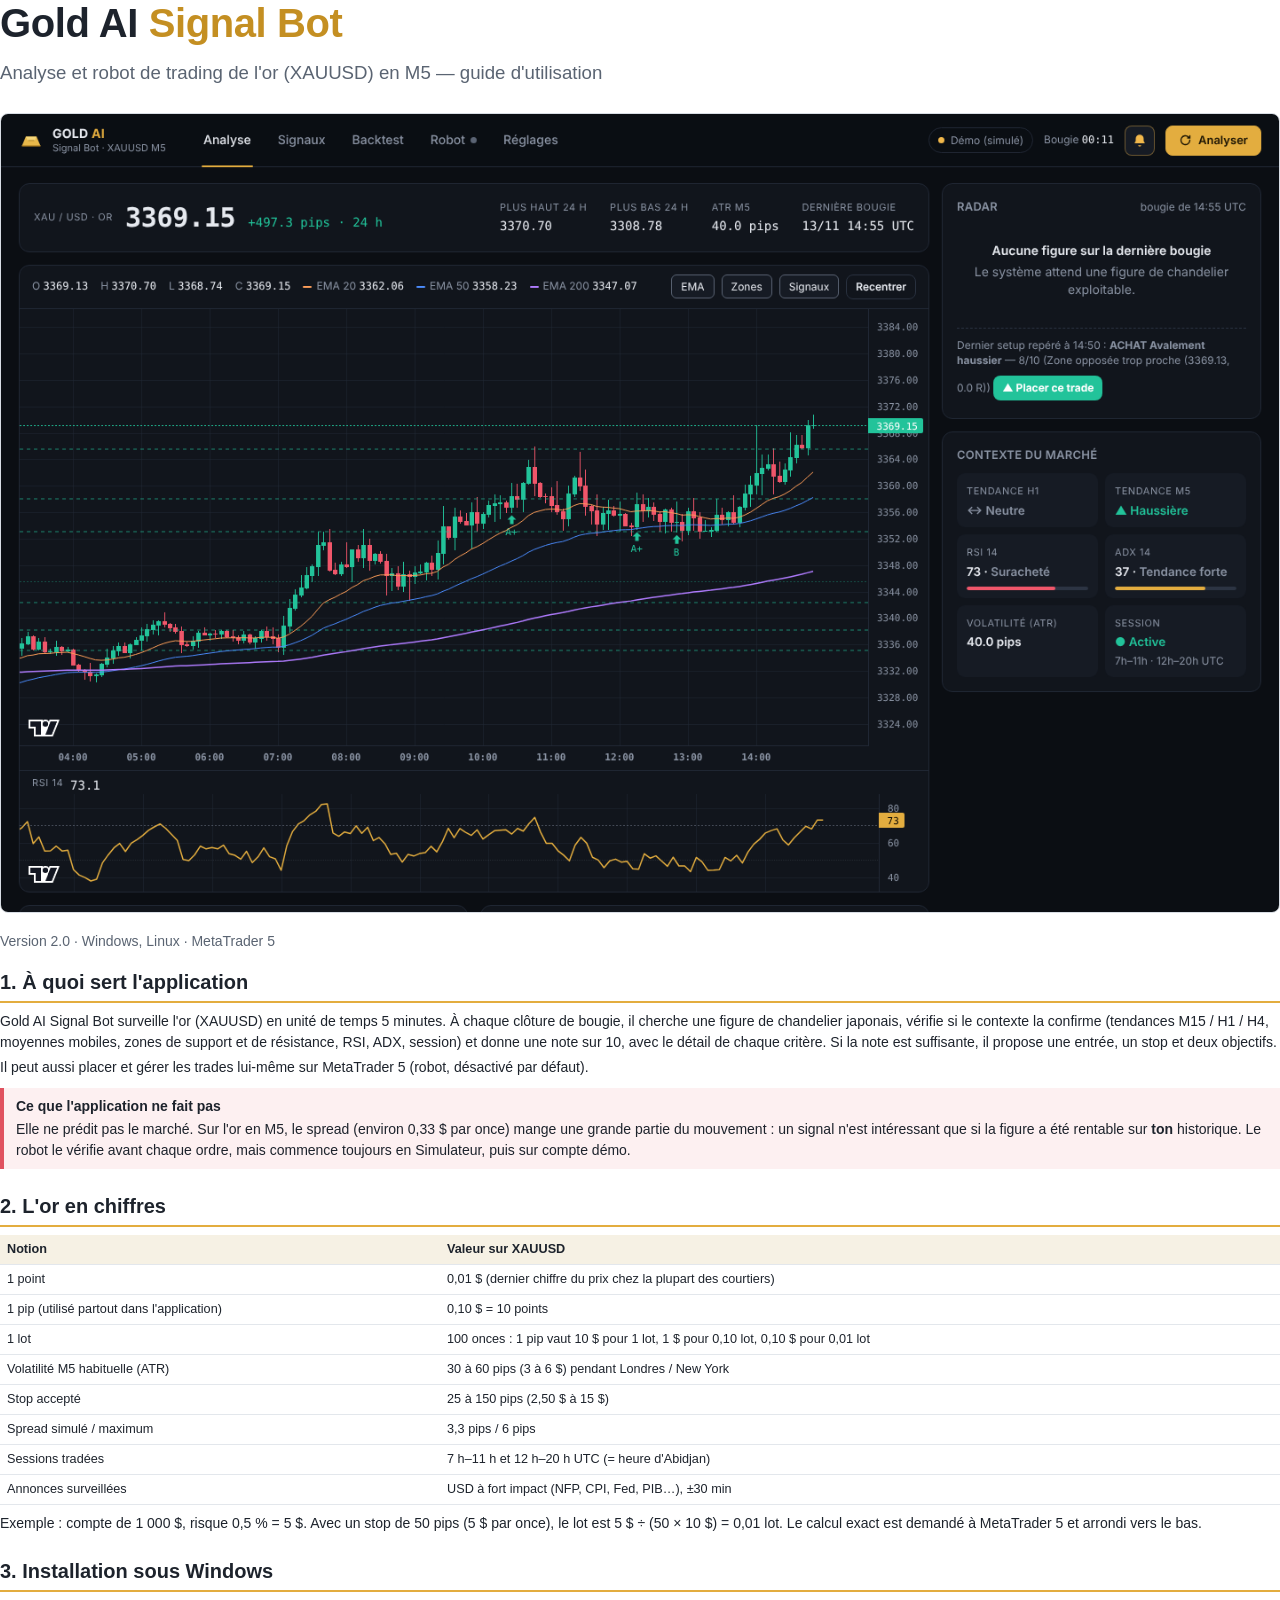
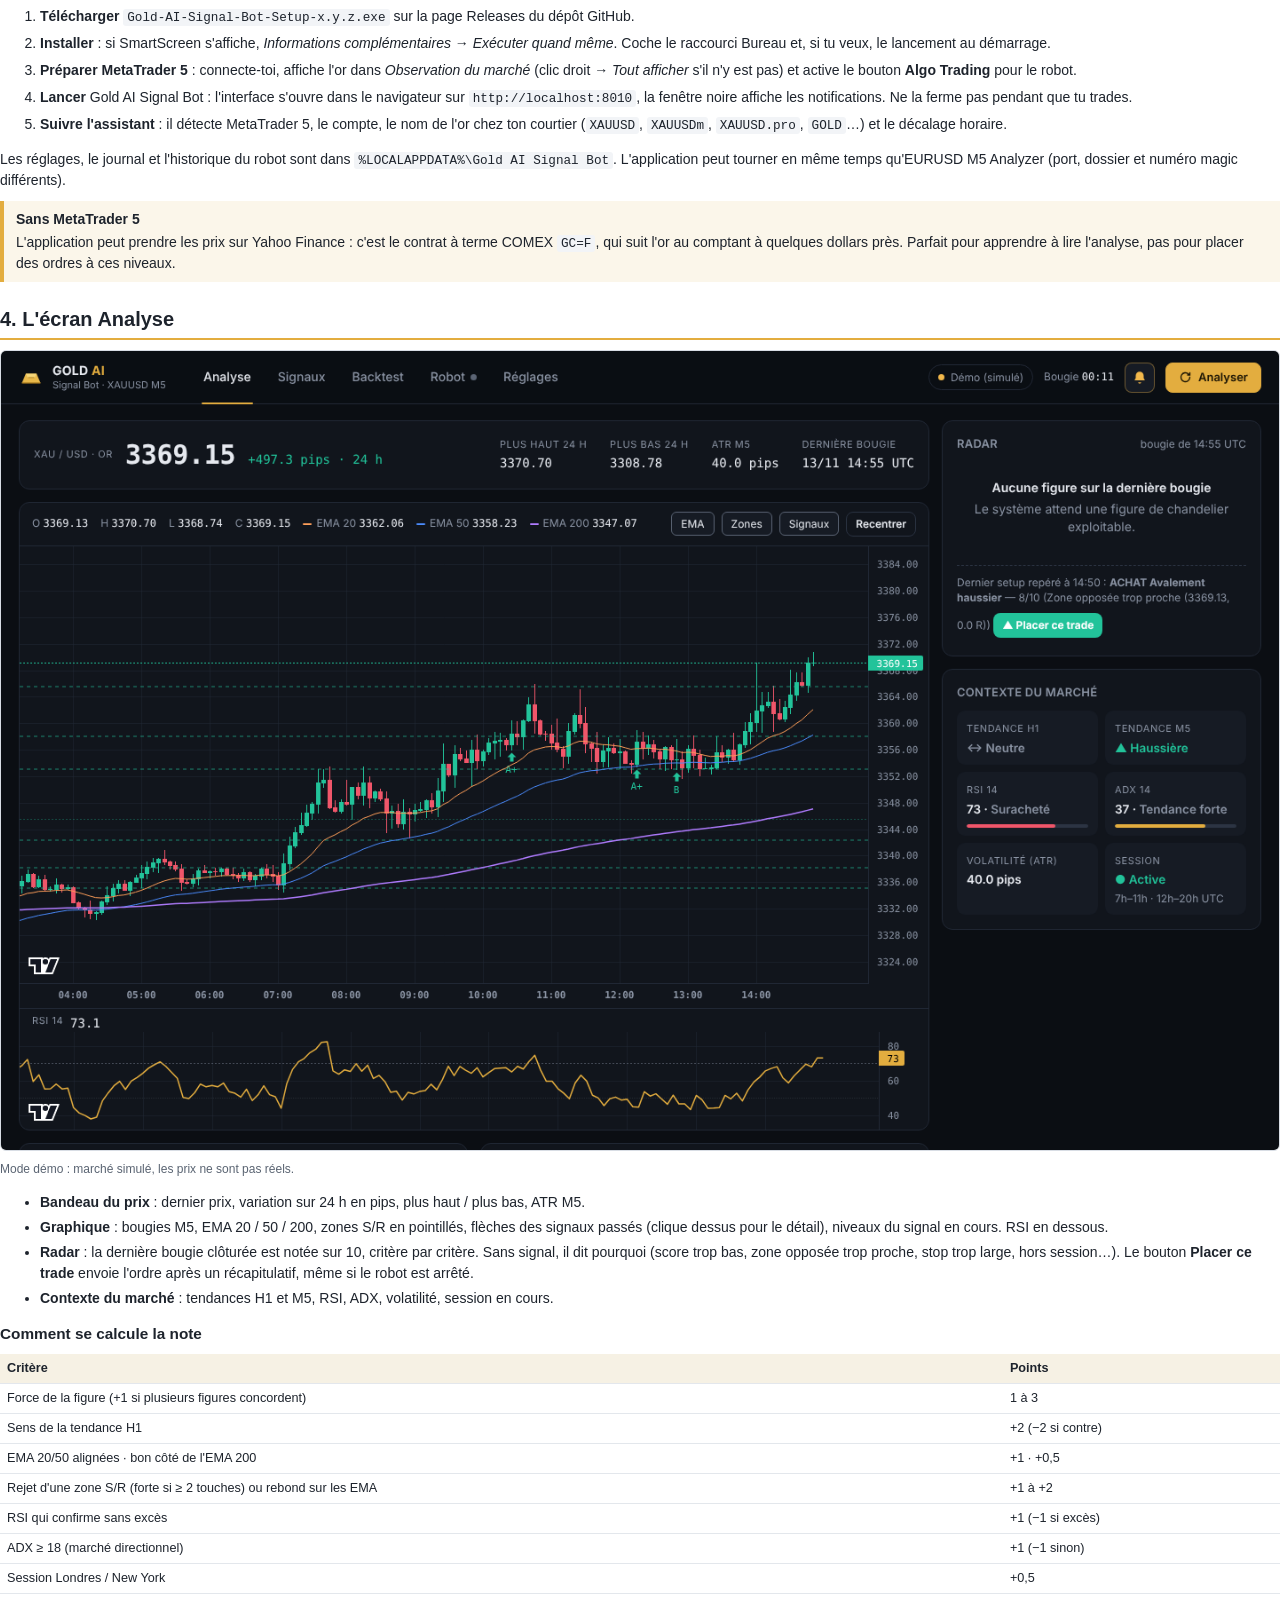
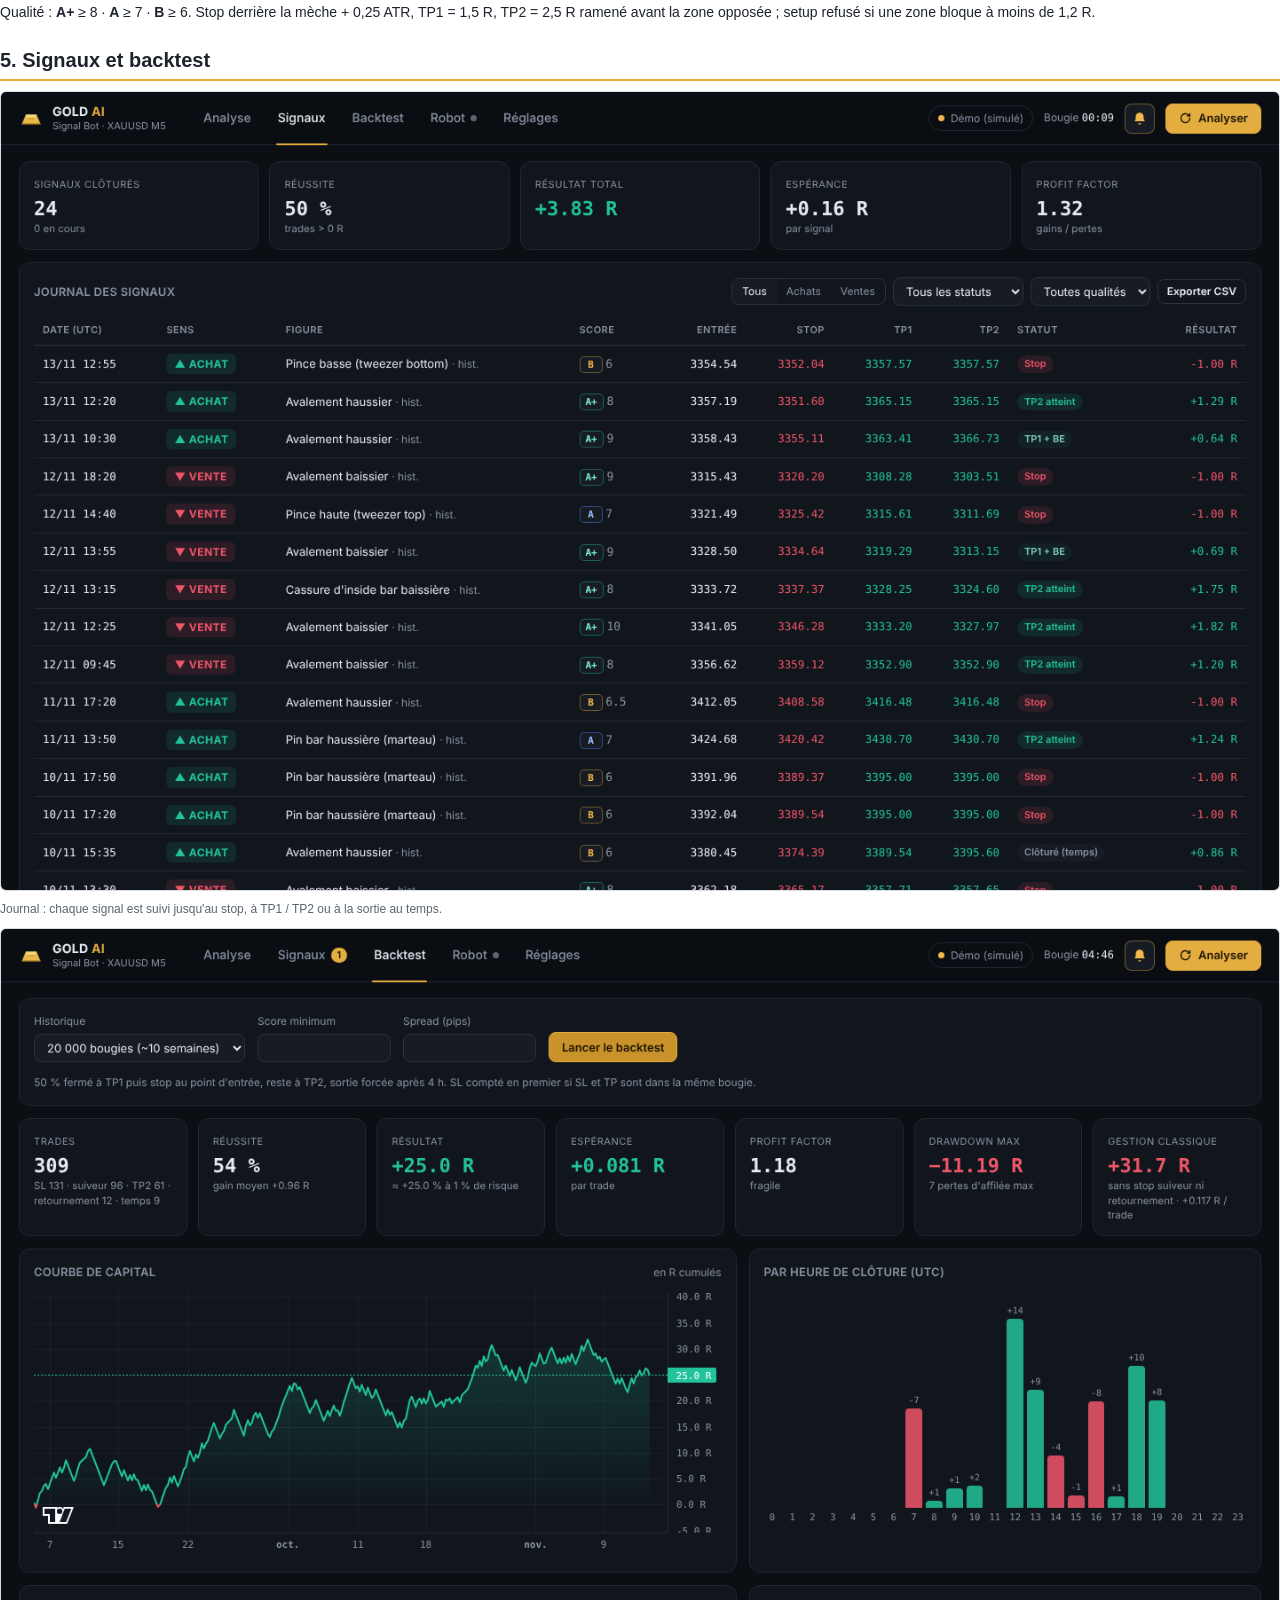
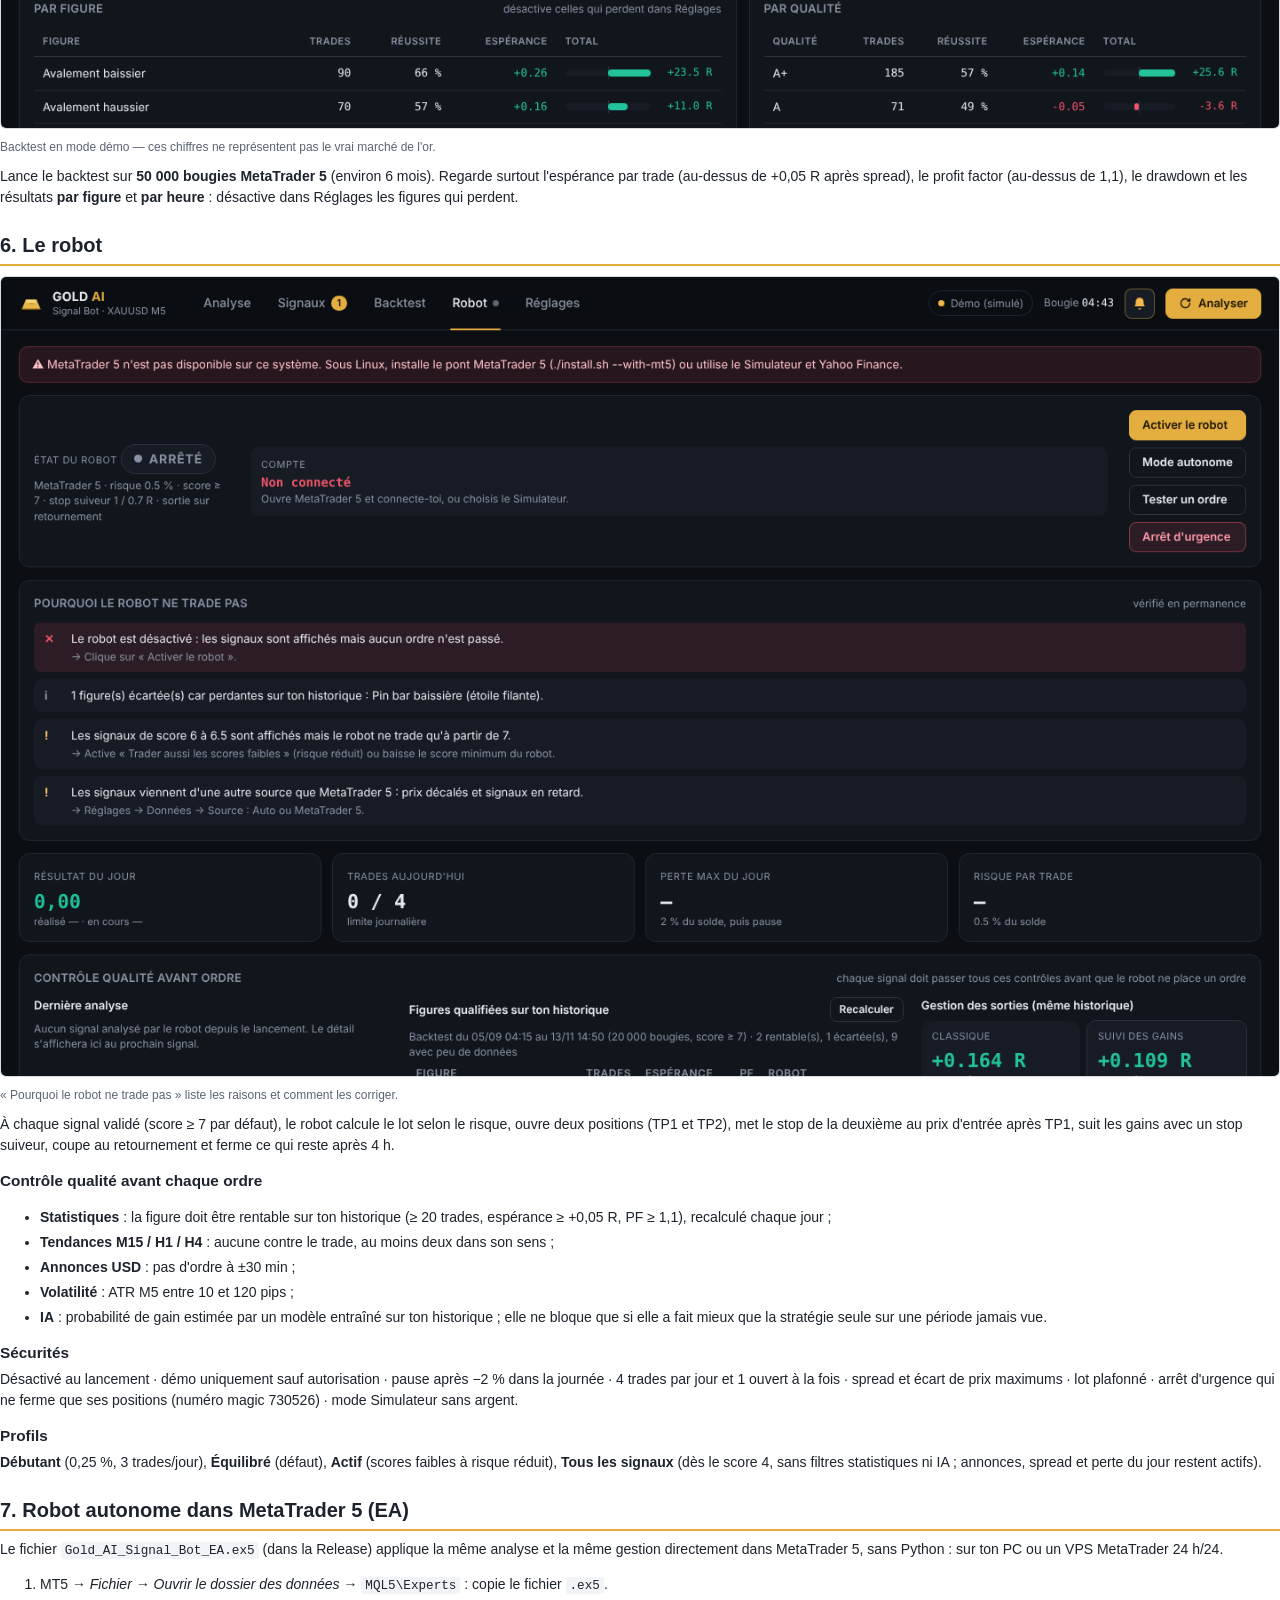
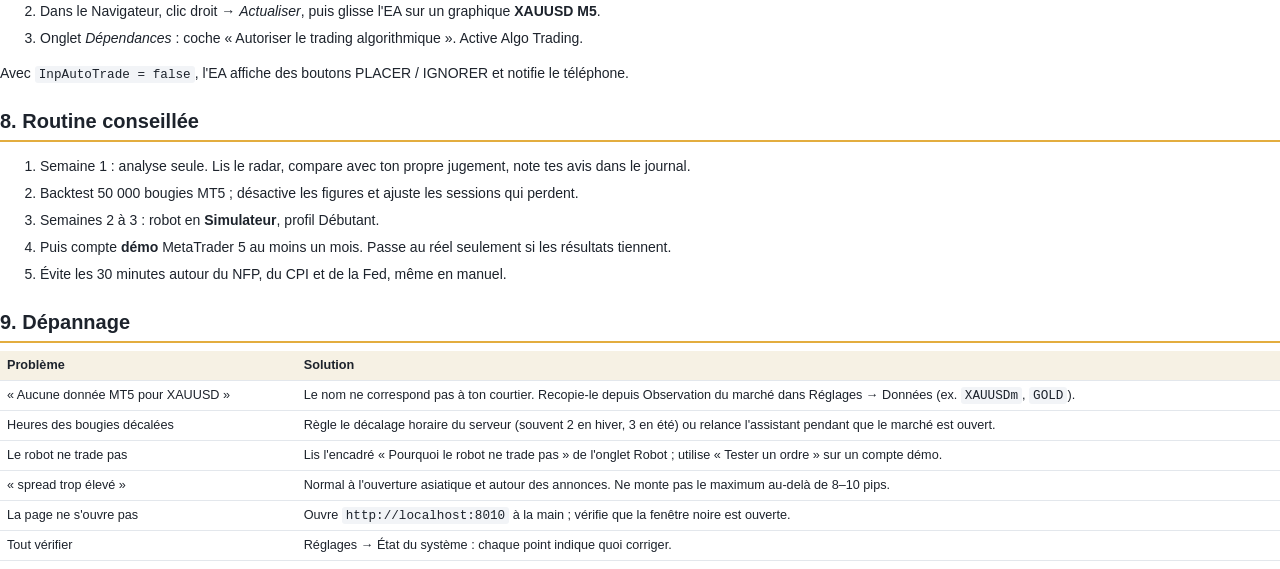
==== docs/guide/guide.html @ 589e2925 "v2.0.0 : analyse pro de l'or et application Windows Nouveau moteur repris d'EURUSD M5 Analyzer et ré" ====
<!doctype html>
<html lang="fr">
<head>
<meta charset="utf-8">
<title>Guide — Gold AI Signal Bot</title>
<style>
  @page { size: A4; margin: 16mm 15mm; }
  * { box-sizing: border-box; }
  body { font: 10.5pt/1.5 "Inter", "Segoe UI", Arial, sans-serif; color: #1d232c; margin: 0; }
  h1 { font-size: 30pt; margin: 0 0 6px; letter-spacing: -.01em; }
  h1 span { color: #c48f22; }
  h2 { font-size: 15pt; margin: 22px 0 8px; padding-bottom: 4px; border-bottom: 2px solid #e3ad3f; page-break-after: avoid; }
  h3 { font-size: 11.5pt; margin: 14px 0 4px; page-break-after: avoid; }
  p, li { margin: 4px 0; }
  .cover { height: 250mm; display: flex; flex-direction: column; justify-content: center; page-break-after: always; }
  .cover .sub { font-size: 14pt; color: #5a6472; margin-bottom: 26px; }
  .cover img { width: 100%; border-radius: 8px; border: 1px solid #d8dde4; }
  .cover .v { margin-top: 18px; color: #5a6472; }
  figure { margin: 10px 0; page-break-inside: avoid; }
  figure img { width: 100%; border-radius: 6px; border: 1px solid #d8dde4; }
  figcaption { font-size: 9pt; color: #5a6472; margin-top: 3px; }
  table { width: 100%; border-collapse: collapse; margin: 8px 0; font-size: 9.5pt; page-break-inside: avoid; }
  th, td { text-align: left; padding: 5px 7px; border-bottom: 1px solid #e3e7ec; vertical-align: top; }
  th { background: #f6f1e4; }
  code { font: 9.5pt "JetBrains Mono", Consolas, monospace; background: #f2f4f7; padding: 1px 4px; border-radius: 3px; }
  .box { border-left: 4px solid #e3ad3f; background: #fbf6ea; padding: 8px 12px; margin: 10px 0; page-break-inside: avoid; }
  .warn { border-color: #e0525f; background: #fdf0f1; }
  .t { display: block; font-weight: 700; margin-bottom: 2px; }
  ol.steps li { margin: 6px 0; }
  .page { page-break-before: always; }
</style>
</head>
<body>

<section class="cover">
  <h1>Gold AI <span>Signal Bot</span></h1>
  <div class="sub">Analyse et robot de trading de l'or (XAUUSD) en M5 — guide d'utilisation</div>
  <img src="../analyse.png" alt="">
  <div class="v">Version 2.0 · Windows, Linux · MetaTrader 5</div>
</section>

<h2>1. À quoi sert l'application</h2>
<p>Gold AI Signal Bot surveille l'or (XAUUSD) en unité de temps 5 minutes. À chaque clôture de bougie,
il cherche une figure de chandelier japonais, vérifie si le contexte la confirme (tendances M15 / H1 / H4,
moyennes mobiles, zones de support et de résistance, RSI, ADX, session) et donne une note sur 10, avec le
détail de chaque critère. Si la note est suffisante, il propose une entrée, un stop et deux objectifs.</p>
<p>Il peut aussi placer et gérer les trades lui-même sur MetaTrader 5 (robot, désactivé par défaut).</p>
<div class="box warn"><span class="t">Ce que l'application ne fait pas</span>Elle ne prédit pas le marché.
Sur l'or en M5, le spread (environ 0,33 $ par once) mange une grande partie du mouvement : un signal
n'est intéressant que si la figure a été rentable sur <b>ton</b> historique. Le robot le vérifie avant chaque
ordre, mais commence toujours en Simulateur, puis sur compte démo.</div>

<h2>2. L'or en chiffres</h2>
<table>
  <tr><th>Notion</th><th>Valeur sur XAUUSD</th></tr>
  <tr><td>1 point</td><td>0,01 $ (dernier chiffre du prix chez la plupart des courtiers)</td></tr>
  <tr><td>1 pip (utilisé partout dans l'application)</td><td>0,10 $ = 10 points</td></tr>
  <tr><td>1 lot</td><td>100 onces : 1 pip vaut 10 $ pour 1 lot, 1 $ pour 0,10 lot, 0,10 $ pour 0,01 lot</td></tr>
  <tr><td>Volatilité M5 habituelle (ATR)</td><td>30 à 60 pips (3 à 6 $) pendant Londres / New York</td></tr>
  <tr><td>Stop accepté</td><td>25 à 150 pips (2,50 $ à 15 $)</td></tr>
  <tr><td>Spread simulé / maximum</td><td>3,3 pips / 6 pips</td></tr>
  <tr><td>Sessions tradées</td><td>7 h–11 h et 12 h–20 h UTC (= heure d'Abidjan)</td></tr>
  <tr><td>Annonces surveillées</td><td>USD à fort impact (NFP, CPI, Fed, PIB…), ±30 min</td></tr>
</table>
<p>Exemple : compte de 1 000 $, risque 0,5 % = 5 $. Avec un stop de 50 pips (5 $ par once), le lot est
5 $ ÷ (50 × 10 $) = 0,01 lot. Le calcul exact est demandé à MetaTrader 5 et arrondi vers le bas.</p>

<h2>3. Installation sous Windows</h2>
<ol class="steps">
  <li><b>Télécharger</b> <code>Gold-AI-Signal-Bot-Setup-x.y.z.exe</code> sur la page Releases du dépôt GitHub.</li>
  <li><b>Installer</b> : si SmartScreen s'affiche, <i>Informations complémentaires</i> → <i>Exécuter quand même</i>.
      Coche le raccourci Bureau et, si tu veux, le lancement au démarrage.</li>
  <li><b>Préparer MetaTrader 5</b> : connecte-toi, affiche l'or dans <i>Observation du marché</i>
      (clic droit → <i>Tout afficher</i> s'il n'y est pas) et active le bouton <b>Algo Trading</b> pour le robot.</li>
  <li><b>Lancer</b> Gold AI Signal Bot : l'interface s'ouvre dans le navigateur sur <code>http://localhost:8010</code>,
      la fenêtre noire affiche les notifications. Ne la ferme pas pendant que tu trades.</li>
  <li><b>Suivre l'assistant</b> : il détecte MetaTrader 5, le compte, le nom de l'or chez ton courtier
      (<code>XAUUSD</code>, <code>XAUUSDm</code>, <code>XAUUSD.pro</code>, <code>GOLD</code>…) et le décalage horaire.</li>
</ol>
<p>Les réglages, le journal et l'historique du robot sont dans <code>%LOCALAPPDATA%\Gold AI Signal Bot</code>.
L'application peut tourner en même temps qu'EURUSD M5 Analyzer (port, dossier et numéro magic différents).</p>
<div class="box"><span class="t">Sans MetaTrader 5</span>L'application peut prendre les prix sur Yahoo Finance :
c'est le contrat à terme COMEX <code>GC=F</code>, qui suit l'or au comptant à quelques dollars près. Parfait pour
apprendre à lire l'analyse, pas pour placer des ordres à ces niveaux.</div>

<h2>4. L'écran Analyse</h2>
<figure><img src="../analyse.png" alt=""><figcaption>Mode démo : marché simulé, les prix ne sont pas réels.</figcaption></figure>
<ul>
  <li><b>Bandeau du prix</b> : dernier prix, variation sur 24 h en pips, plus haut / plus bas, ATR M5.</li>
  <li><b>Graphique</b> : bougies M5, EMA 20 / 50 / 200, zones S/R en pointillés, flèches des signaux passés
      (clique dessus pour le détail), niveaux du signal en cours. RSI en dessous.</li>
  <li><b>Radar</b> : la dernière bougie clôturée est notée sur 10, critère par critère. Sans signal, il dit pourquoi
      (score trop bas, zone opposée trop proche, stop trop large, hors session…). Le bouton
      <b>Placer ce trade</b> envoie l'ordre après un récapitulatif, même si le robot est arrêté.</li>
  <li><b>Contexte du marché</b> : tendances H1 et M5, RSI, ADX, volatilité, session en cours.</li>
</ul>

<h3>Comment se calcule la note</h3>
<table>
  <tr><th>Critère</th><th>Points</th></tr>
  <tr><td>Force de la figure (+1 si plusieurs figures concordent)</td><td>1 à 3</td></tr>
  <tr><td>Sens de la tendance H1</td><td>+2 (−2 si contre)</td></tr>
  <tr><td>EMA 20/50 alignées · bon côté de l'EMA 200</td><td>+1 · +0,5</td></tr>
  <tr><td>Rejet d'une zone S/R (forte si ≥ 2 touches) ou rebond sur les EMA</td><td>+1 à +2</td></tr>
  <tr><td>RSI qui confirme sans excès</td><td>+1 (−1 si excès)</td></tr>
  <tr><td>ADX ≥ 18 (marché directionnel)</td><td>+1 (−1 sinon)</td></tr>
  <tr><td>Session Londres / New York</td><td>+0,5</td></tr>
</table>
<p>Qualité : <b>A+</b> ≥ 8 · <b>A</b> ≥ 7 · <b>B</b> ≥ 6. Stop derrière la mèche + 0,25 ATR, TP1 = 1,5 R,
TP2 = 2,5 R ramené avant la zone opposée ; setup refusé si une zone bloque à moins de 1,2 R.</p>

<h2 class="page">5. Signaux et backtest</h2>
<figure><img src="../signaux.png" alt=""><figcaption>Journal : chaque signal est suivi jusqu'au stop, à TP1 / TP2 ou à la sortie au temps.</figcaption></figure>
<figure><img src="../backtest.png" alt=""><figcaption>Backtest en mode démo — ces chiffres ne représentent pas le vrai marché de l'or.</figcaption></figure>
<p>Lance le backtest sur <b>50 000 bougies MetaTrader 5</b> (environ 6 mois). Regarde surtout l'espérance par trade
(au-dessus de +0,05 R après spread), le profit factor (au-dessus de 1,1), le drawdown et les résultats
<b>par figure</b> et <b>par heure</b> : désactive dans Réglages les figures qui perdent.</p>

<h2 class="page">6. Le robot</h2>
<figure><img src="../robot.png" alt=""><figcaption>« Pourquoi le robot ne trade pas » liste les raisons et comment les corriger.</figcaption></figure>
<p>À chaque signal validé (score ≥ 7 par défaut), le robot calcule le lot selon le risque, ouvre deux positions
(TP1 et TP2), met le stop de la deuxième au prix d'entrée après TP1, suit les gains avec un stop suiveur,
coupe au retournement et ferme ce qui reste après 4 h.</p>
<h3>Contrôle qualité avant chaque ordre</h3>
<ul>
  <li><b>Statistiques</b> : la figure doit être rentable sur ton historique (≥ 20 trades, espérance ≥ +0,05 R, PF ≥ 1,1), recalculé chaque jour ;</li>
  <li><b>Tendances M15 / H1 / H4</b> : aucune contre le trade, au moins deux dans son sens ;</li>
  <li><b>Annonces USD</b> : pas d'ordre à ±30 min ;</li>
  <li><b>Volatilité</b> : ATR M5 entre 10 et 120 pips ;</li>
  <li><b>IA</b> : probabilité de gain estimée par un modèle entraîné sur ton historique ; elle ne bloque que si elle a fait mieux que la stratégie seule sur une période jamais vue.</li>
</ul>
<h3>Sécurités</h3>
<p>Désactivé au lancement · démo uniquement sauf autorisation · pause après −2 % dans la journée · 4 trades par jour
et 1 ouvert à la fois · spread et écart de prix maximums · lot plafonné · arrêt d'urgence qui ne ferme que ses
positions (numéro magic 730526) · mode Simulateur sans argent.</p>
<h3>Profils</h3>
<p><b>Débutant</b> (0,25 %, 3 trades/jour), <b>Équilibré</b> (défaut), <b>Actif</b> (scores faibles à risque réduit),
<b>Tous les signaux</b> (dès le score 4, sans filtres statistiques ni IA ; annonces, spread et perte du jour restent actifs).</p>

<h2>7. Robot autonome dans MetaTrader 5 (EA)</h2>
<p>Le fichier <code>Gold_AI_Signal_Bot_EA.ex5</code> (dans la Release) applique la même analyse et la même gestion
directement dans MetaTrader 5, sans Python : sur ton PC ou un VPS MetaTrader 24 h/24.</p>
<ol class="steps">
  <li>MT5 → <i>Fichier → Ouvrir le dossier des données</i> → <code>MQL5\Experts</code> : copie le fichier <code>.ex5</code>.</li>
  <li>Dans le Navigateur, clic droit → <i>Actualiser</i>, puis glisse l'EA sur un graphique <b>XAUUSD M5</b>.</li>
  <li>Onglet <i>Dépendances</i> : coche « Autoriser le trading algorithmique ». Active Algo Trading.</li>
</ol>
<p>Avec <code>InpAutoTrade = false</code>, l'EA affiche des boutons PLACER / IGNORER et notifie le téléphone.</p>

<h2>8. Routine conseillée</h2>
<ol class="steps">
  <li>Semaine 1 : analyse seule. Lis le radar, compare avec ton propre jugement, note tes avis dans le journal.</li>
  <li>Backtest 50 000 bougies MT5 ; désactive les figures et ajuste les sessions qui perdent.</li>
  <li>Semaines 2 à 3 : robot en <b>Simulateur</b>, profil Débutant.</li>
  <li>Puis compte <b>démo</b> MetaTrader 5 au moins un mois. Passe au réel seulement si les résultats tiennent.</li>
  <li>Évite les 30 minutes autour du NFP, du CPI et de la Fed, même en manuel.</li>
</ol>

<h2>9. Dépannage</h2>
<table>
  <tr><th>Problème</th><th>Solution</th></tr>
  <tr><td>« Aucune donnée MT5 pour XAUUSD »</td><td>Le nom ne correspond pas à ton courtier. Recopie-le depuis Observation du marché dans Réglages → Données (ex. <code>XAUUSDm</code>, <code>GOLD</code>).</td></tr>
  <tr><td>Heures des bougies décalées</td><td>Règle le décalage horaire du serveur (souvent 2 en hiver, 3 en été) ou relance l'assistant pendant que le marché est ouvert.</td></tr>
  <tr><td>Le robot ne trade pas</td><td>Lis l'encadré « Pourquoi le robot ne trade pas » de l'onglet Robot ; utilise « Tester un ordre » sur un compte démo.</td></tr>
  <tr><td>« spread trop élevé »</td><td>Normal à l'ouverture asiatique et autour des annonces. Ne monte pas le maximum au-delà de 8–10 pips.</td></tr>
  <tr><td>La page ne s'ouvre pas</td><td>Ouvre <code>http://localhost:8010</code> à la main ; vérifie que la fenêtre noire est ouverte.</td></tr>
  <tr><td>Tout vérifier</td><td>Réglages → État du système : chaque point indique quoi corriger.</td></tr>
</table>
</body>
</html>
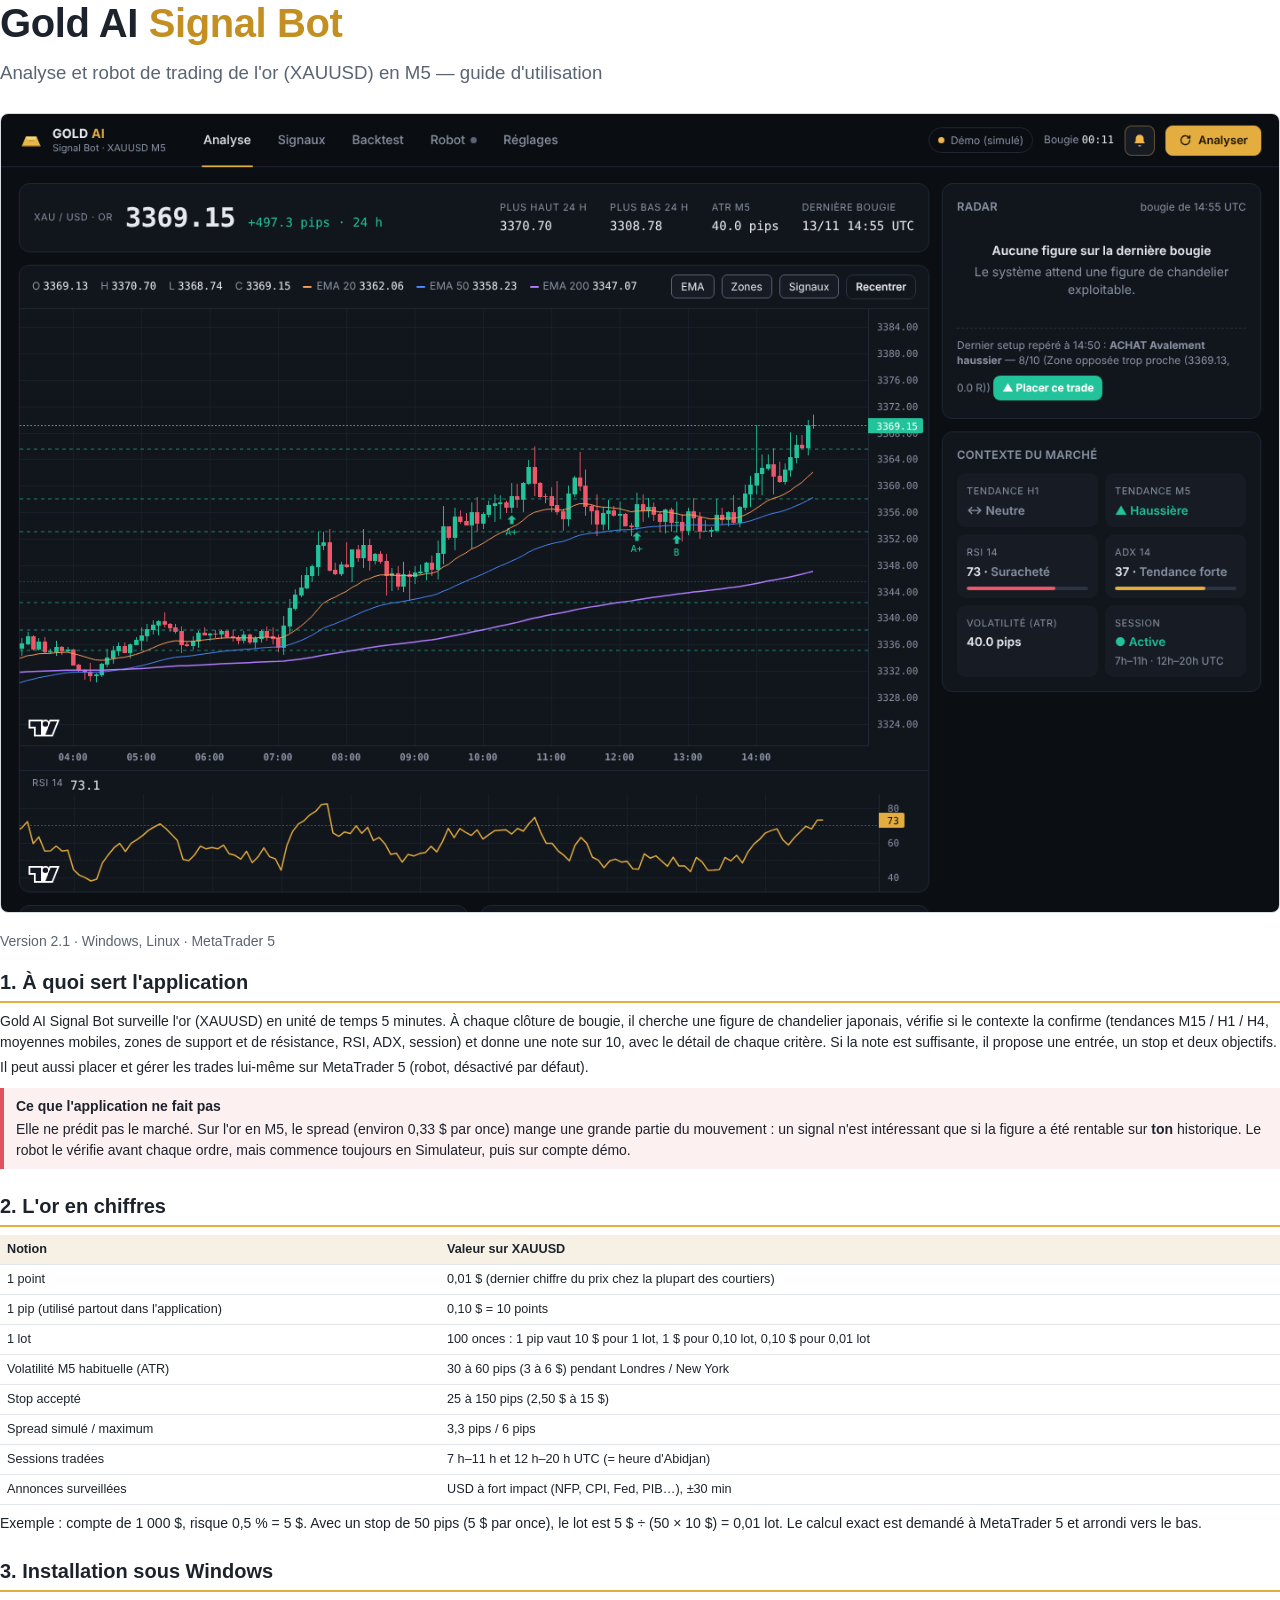
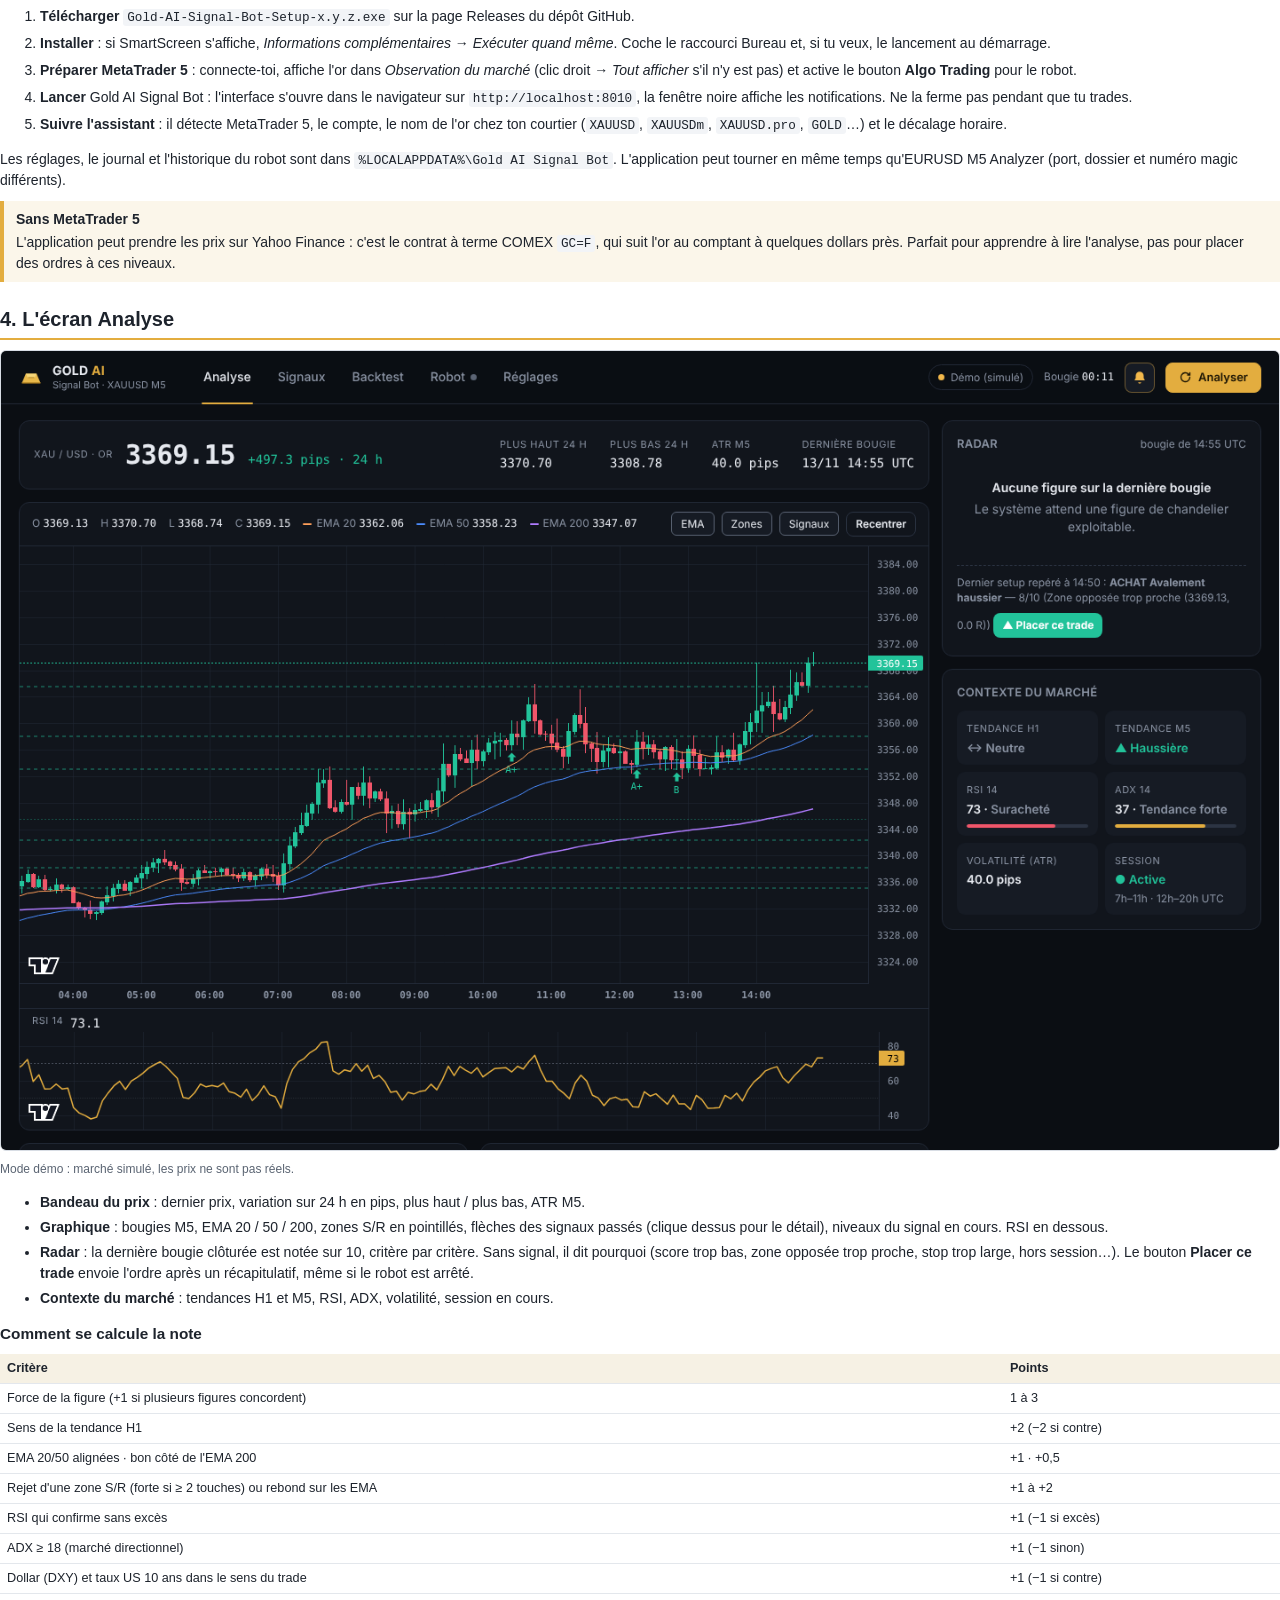
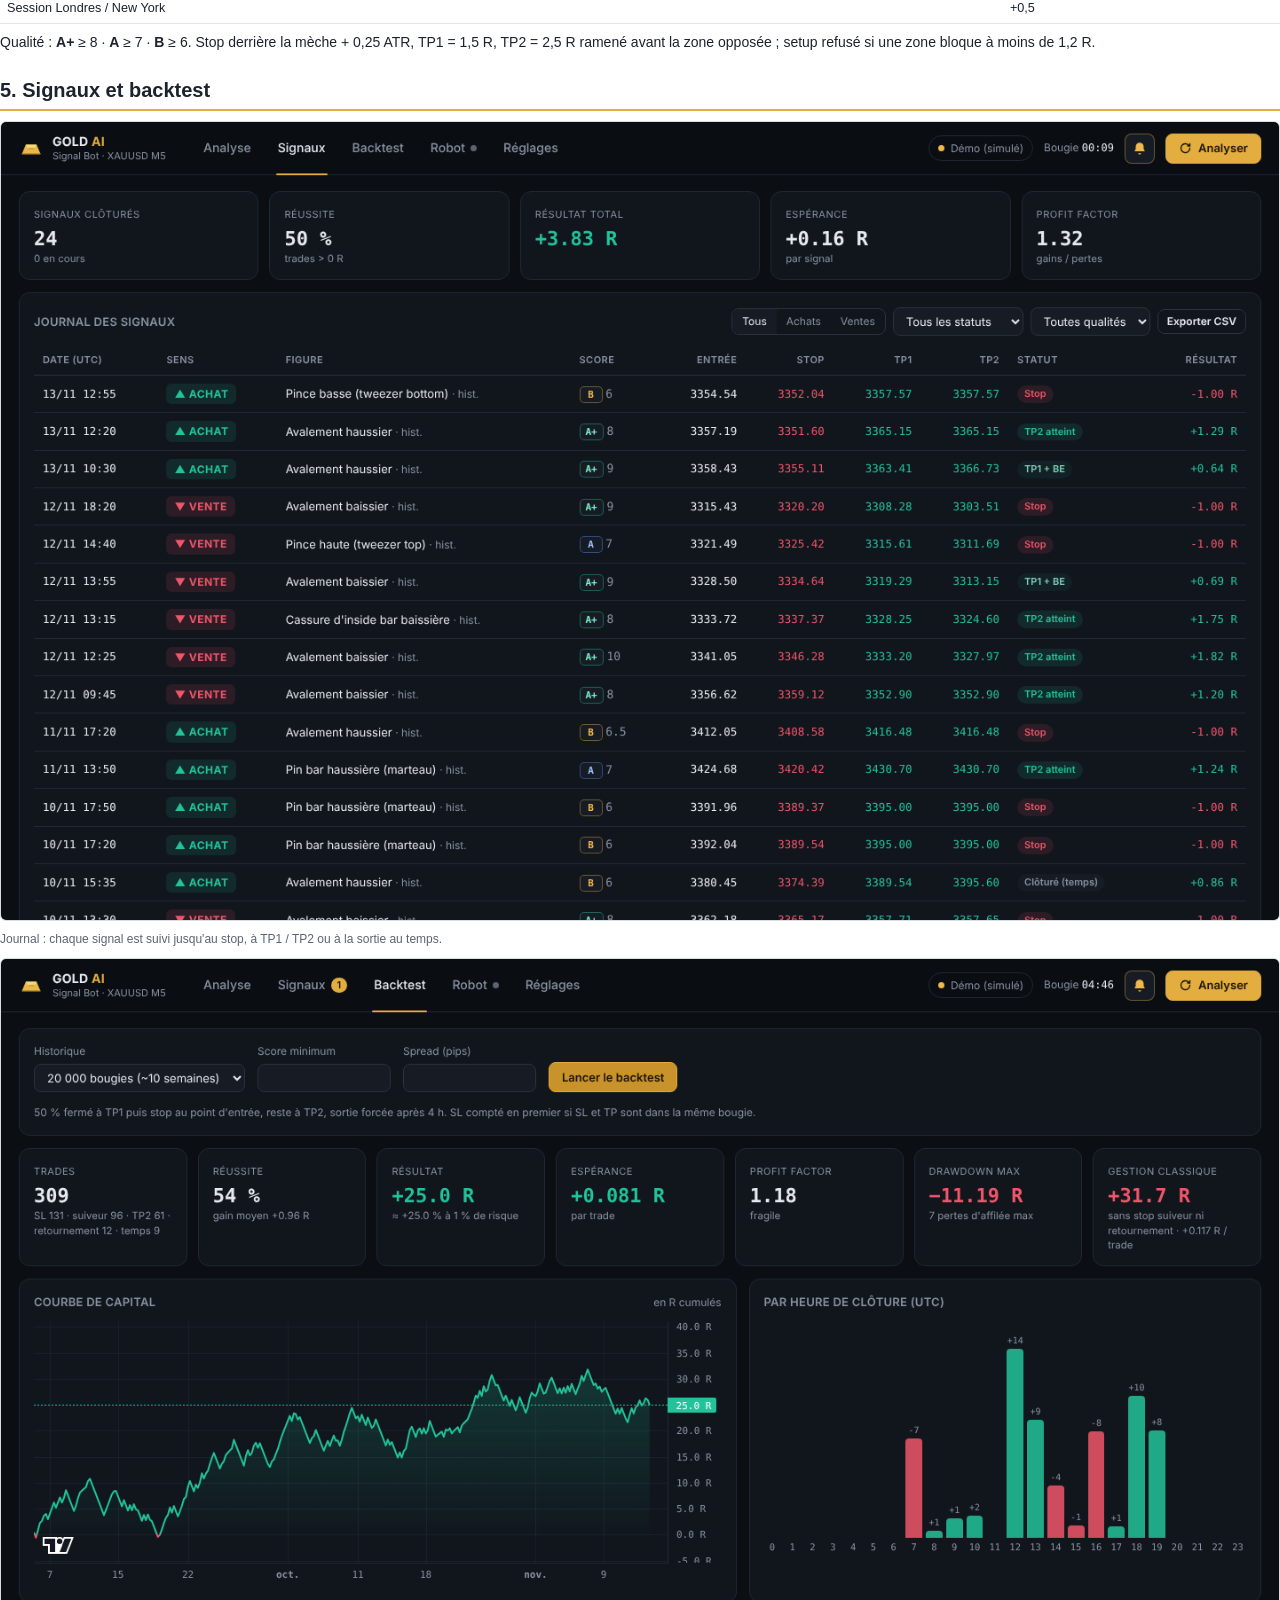
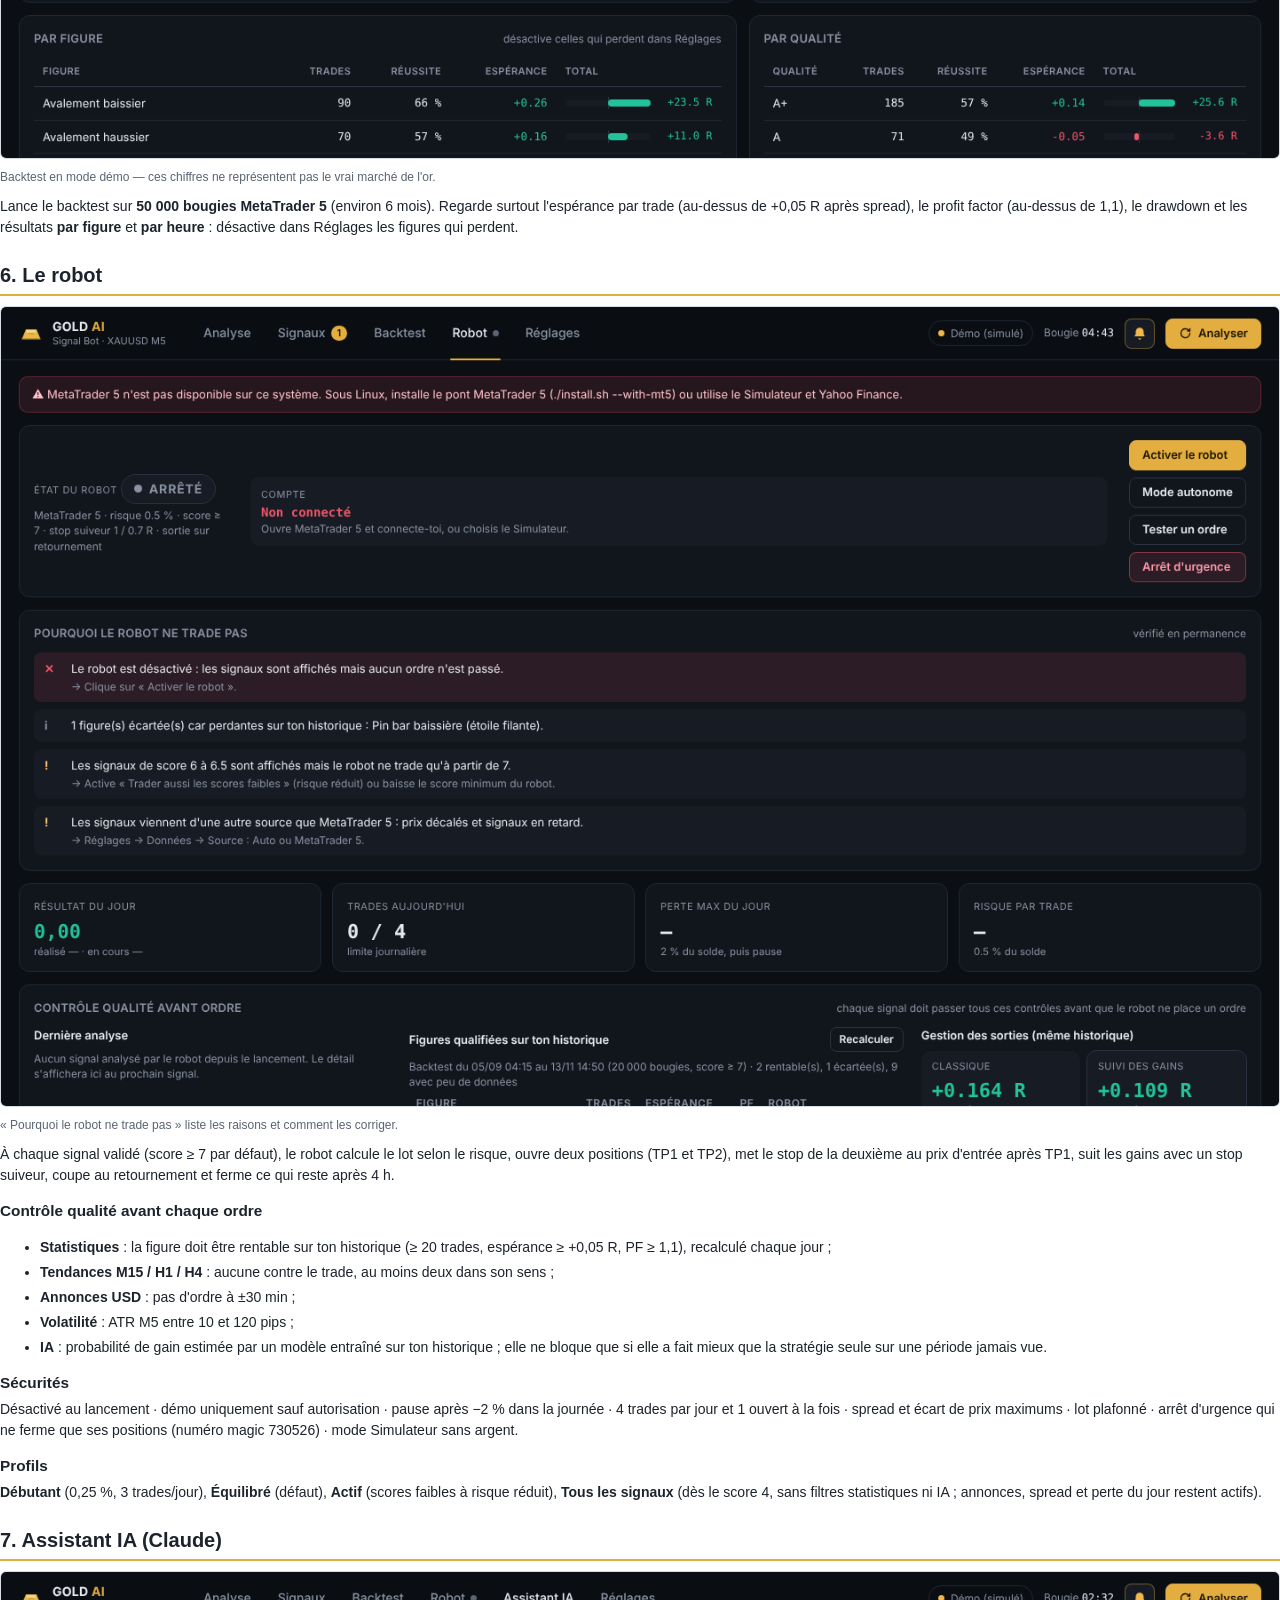
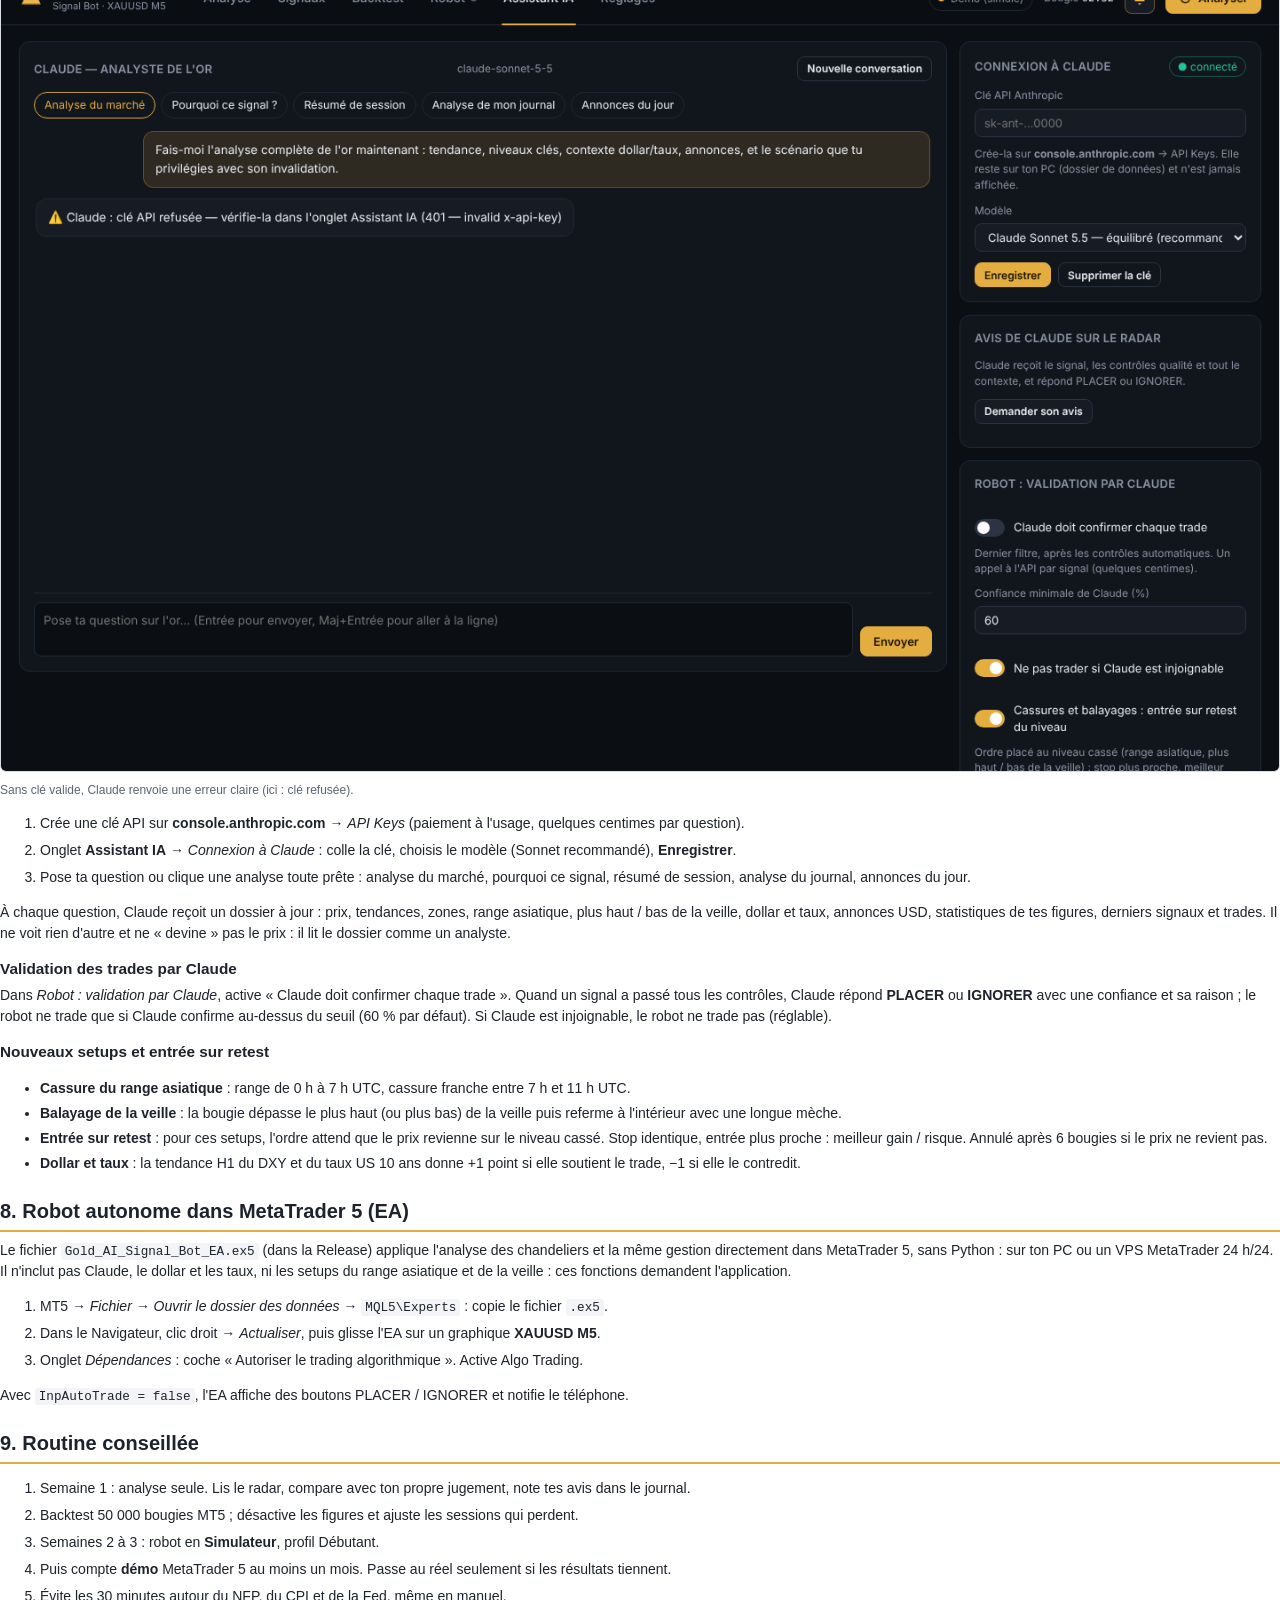
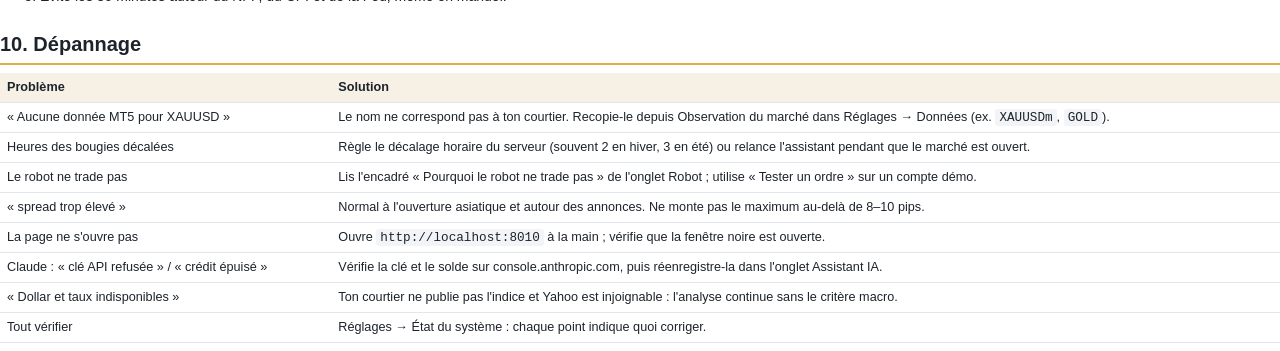
==== commit af0c6460: "v2.1.0 : assistant Claude, contexte dollar/taux, setups de l'or et entrée sur retest - Onglet Assist" ====
--- a/docs/guide/guide.html
+++ b/docs/guide/guide.html
@@ -36,7 +36,7 @@
   <h1>Gold AI <span>Signal Bot</span></h1>
   <div class="sub">Analyse et robot de trading de l'or (XAUUSD) en M5 — guide d'utilisation</div>
   <img src="../analyse.png" alt="">
-  <div class="v">Version 2.0 · Windows, Linux · MetaTrader 5</div>
+  <div class="v">Version 2.1 · Windows, Linux · MetaTrader 5</div>
 </section>
 
 <h2>1. À quoi sert l'application</h2>
@@ -104,6 +104,7 @@
   <tr><td>Rejet d'une zone S/R (forte si ≥ 2 touches) ou rebond sur les EMA</td><td>+1 à +2</td></tr>
   <tr><td>RSI qui confirme sans excès</td><td>+1 (−1 si excès)</td></tr>
   <tr><td>ADX ≥ 18 (marché directionnel)</td><td>+1 (−1 sinon)</td></tr>
+  <tr><td>Dollar (DXY) et taux US 10 ans dans le sens du trade</td><td>+1 (−1 si contre)</td></tr>
   <tr><td>Session Londres / New York</td><td>+0,5</td></tr>
 </table>
 <p>Qualité : <b>A+</b> ≥ 8 · <b>A</b> ≥ 7 · <b>B</b> ≥ 6. Stop derrière la mèche + 0,25 ATR, TP1 = 1,5 R,
@@ -137,9 +138,33 @@
 <p><b>Débutant</b> (0,25 %, 3 trades/jour), <b>Équilibré</b> (défaut), <b>Actif</b> (scores faibles à risque réduit),
 <b>Tous les signaux</b> (dès le score 4, sans filtres statistiques ni IA ; annonces, spread et perte du jour restent actifs).</p>
 
-<h2>7. Robot autonome dans MetaTrader 5 (EA)</h2>
-<p>Le fichier <code>Gold_AI_Signal_Bot_EA.ex5</code> (dans la Release) applique la même analyse et la même gestion
-directement dans MetaTrader 5, sans Python : sur ton PC ou un VPS MetaTrader 24 h/24.</p>
+<h2>7. Assistant IA (Claude)</h2>
+<figure><img src="../assistant.png" alt=""><figcaption>Sans clé valide, Claude renvoie une erreur claire (ici : clé refusée).</figcaption></figure>
+<ol class="steps">
+  <li>Crée une clé API sur <b>console.anthropic.com</b> → <i>API Keys</i> (paiement à l'usage, quelques centimes par question).</li>
+  <li>Onglet <b>Assistant IA</b> → <i>Connexion à Claude</i> : colle la clé, choisis le modèle (Sonnet recommandé), <b>Enregistrer</b>.</li>
+  <li>Pose ta question ou clique une analyse toute prête : analyse du marché, pourquoi ce signal, résumé de session, analyse du journal, annonces du jour.</li>
+</ol>
+<p>À chaque question, Claude reçoit un dossier à jour : prix, tendances, zones, range asiatique, plus haut / bas de la veille,
+dollar et taux, annonces USD, statistiques de tes figures, derniers signaux et trades. Il ne voit rien d'autre et ne
+« devine » pas le prix : il lit le dossier comme un analyste.</p>
+<h3>Validation des trades par Claude</h3>
+<p>Dans <i>Robot : validation par Claude</i>, active « Claude doit confirmer chaque trade ». Quand un signal a passé tous
+les contrôles, Claude répond <b>PLACER</b> ou <b>IGNORER</b> avec une confiance et sa raison ; le robot ne trade que si
+Claude confirme au-dessus du seuil (60 % par défaut). Si Claude est injoignable, le robot ne trade pas (réglable).</p>
+<h3>Nouveaux setups et entrée sur retest</h3>
+<ul>
+  <li><b>Cassure du range asiatique</b> : range de 0 h à 7 h UTC, cassure franche entre 7 h et 11 h UTC.</li>
+  <li><b>Balayage de la veille</b> : la bougie dépasse le plus haut (ou plus bas) de la veille puis referme à l'intérieur avec une longue mèche.</li>
+  <li><b>Entrée sur retest</b> : pour ces setups, l'ordre attend que le prix revienne sur le niveau cassé. Stop identique, entrée plus proche :
+      meilleur gain / risque. Annulé après 6 bougies si le prix ne revient pas.</li>
+  <li><b>Dollar et taux</b> : la tendance H1 du DXY et du taux US 10 ans donne +1 point si elle soutient le trade, −1 si elle le contredit.</li>
+</ul>
+
+<h2>8. Robot autonome dans MetaTrader 5 (EA)</h2>
+<p>Le fichier <code>Gold_AI_Signal_Bot_EA.ex5</code> (dans la Release) applique l'analyse des chandeliers et la même gestion
+directement dans MetaTrader 5, sans Python : sur ton PC ou un VPS MetaTrader 24 h/24. Il n'inclut pas Claude, le dollar
+et les taux, ni les setups du range asiatique et de la veille : ces fonctions demandent l'application.</p>
 <ol class="steps">
   <li>MT5 → <i>Fichier → Ouvrir le dossier des données</i> → <code>MQL5\Experts</code> : copie le fichier <code>.ex5</code>.</li>
   <li>Dans le Navigateur, clic droit → <i>Actualiser</i>, puis glisse l'EA sur un graphique <b>XAUUSD M5</b>.</li>
@@ -147,7 +172,7 @@
 </ol>
 <p>Avec <code>InpAutoTrade = false</code>, l'EA affiche des boutons PLACER / IGNORER et notifie le téléphone.</p>
 
-<h2>8. Routine conseillée</h2>
+<h2>9. Routine conseillée</h2>
 <ol class="steps">
   <li>Semaine 1 : analyse seule. Lis le radar, compare avec ton propre jugement, note tes avis dans le journal.</li>
   <li>Backtest 50 000 bougies MT5 ; désactive les figures et ajuste les sessions qui perdent.</li>
@@ -156,7 +181,7 @@
   <li>Évite les 30 minutes autour du NFP, du CPI et de la Fed, même en manuel.</li>
 </ol>
 
-<h2>9. Dépannage</h2>
+<h2>10. Dépannage</h2>
 <table>
   <tr><th>Problème</th><th>Solution</th></tr>
   <tr><td>« Aucune donnée MT5 pour XAUUSD »</td><td>Le nom ne correspond pas à ton courtier. Recopie-le depuis Observation du marché dans Réglages → Données (ex. <code>XAUUSDm</code>, <code>GOLD</code>).</td></tr>
@@ -164,6 +189,8 @@
   <tr><td>Le robot ne trade pas</td><td>Lis l'encadré « Pourquoi le robot ne trade pas » de l'onglet Robot ; utilise « Tester un ordre » sur un compte démo.</td></tr>
   <tr><td>« spread trop élevé »</td><td>Normal à l'ouverture asiatique et autour des annonces. Ne monte pas le maximum au-delà de 8–10 pips.</td></tr>
   <tr><td>La page ne s'ouvre pas</td><td>Ouvre <code>http://localhost:8010</code> à la main ; vérifie que la fenêtre noire est ouverte.</td></tr>
+  <tr><td>Claude : « clé API refusée » / « crédit épuisé »</td><td>Vérifie la clé et le solde sur console.anthropic.com, puis réenregistre-la dans l'onglet Assistant IA.</td></tr>
+  <tr><td>« Dollar et taux indisponibles »</td><td>Ton courtier ne publie pas l'indice et Yahoo est injoignable : l'analyse continue sans le critère macro.</td></tr>
   <tr><td>Tout vérifier</td><td>Réglages → État du système : chaque point indique quoi corriger.</td></tr>
 </table>
 </body>
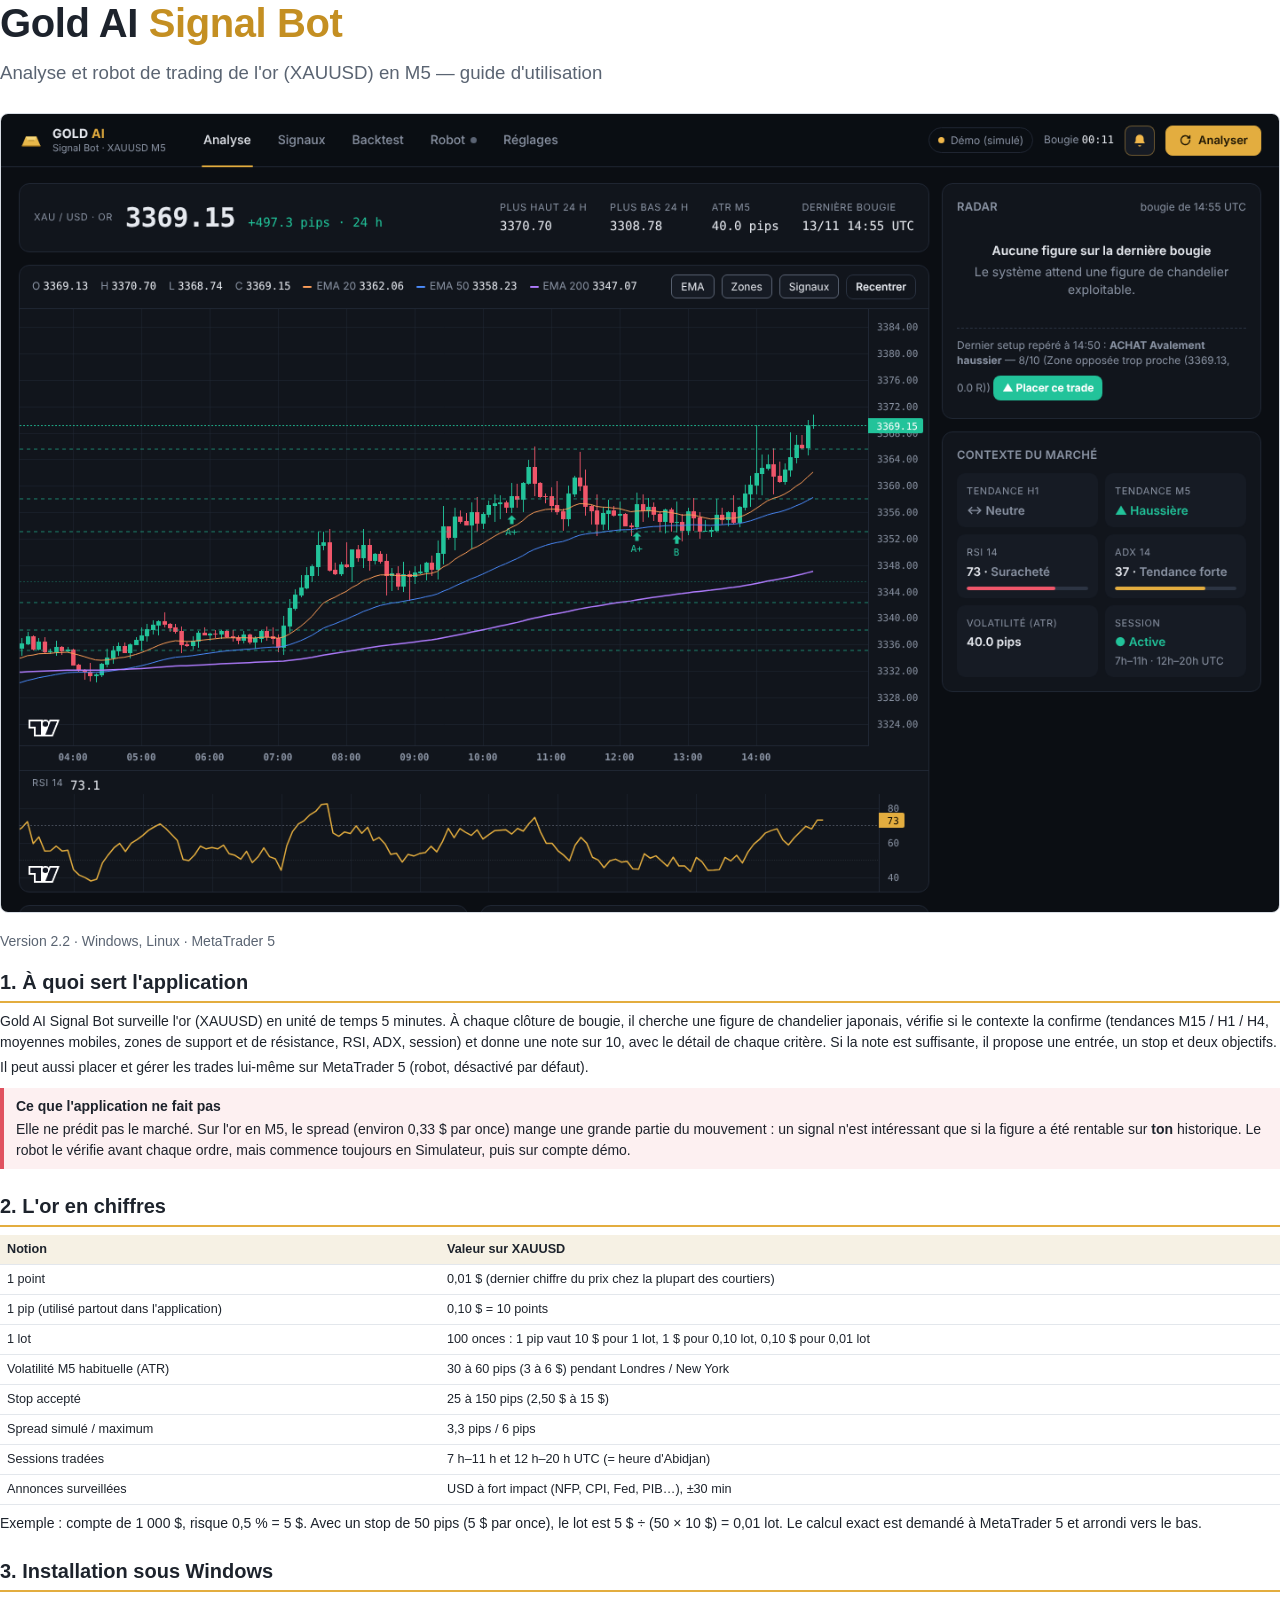
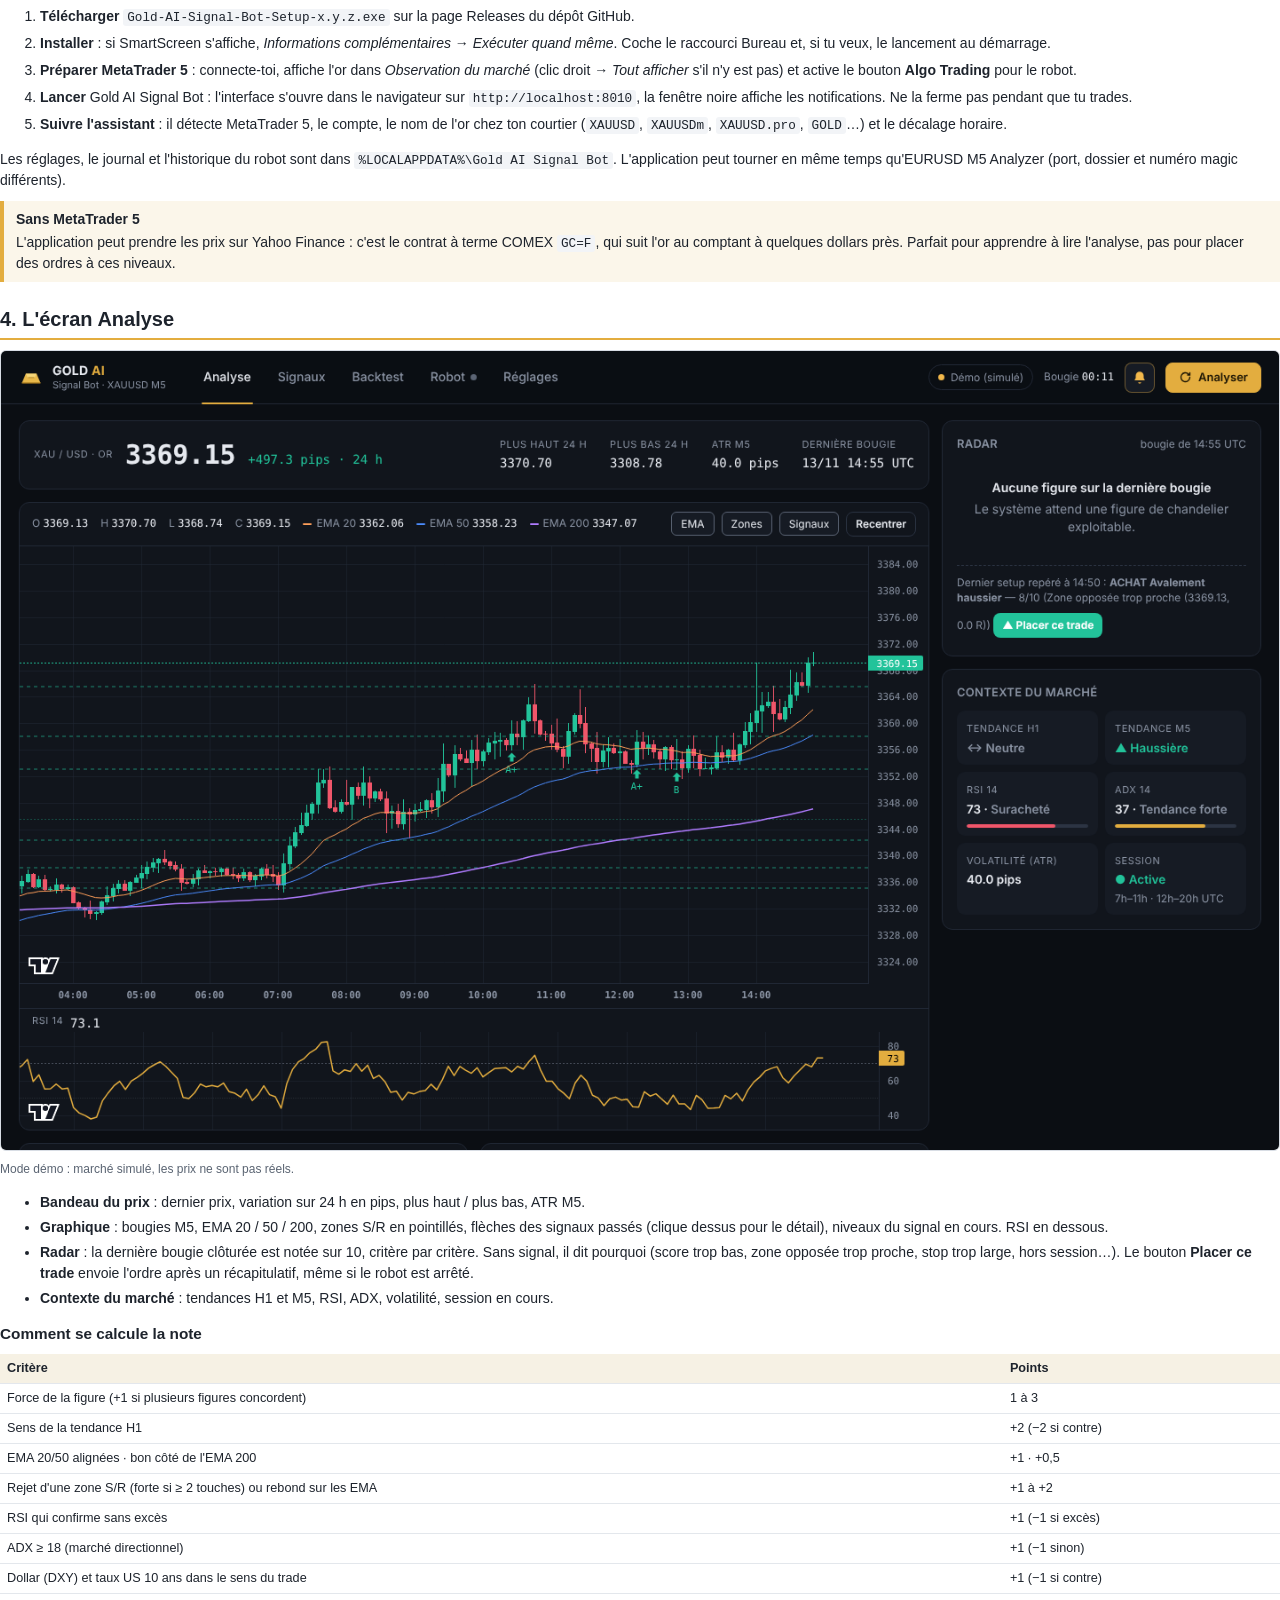
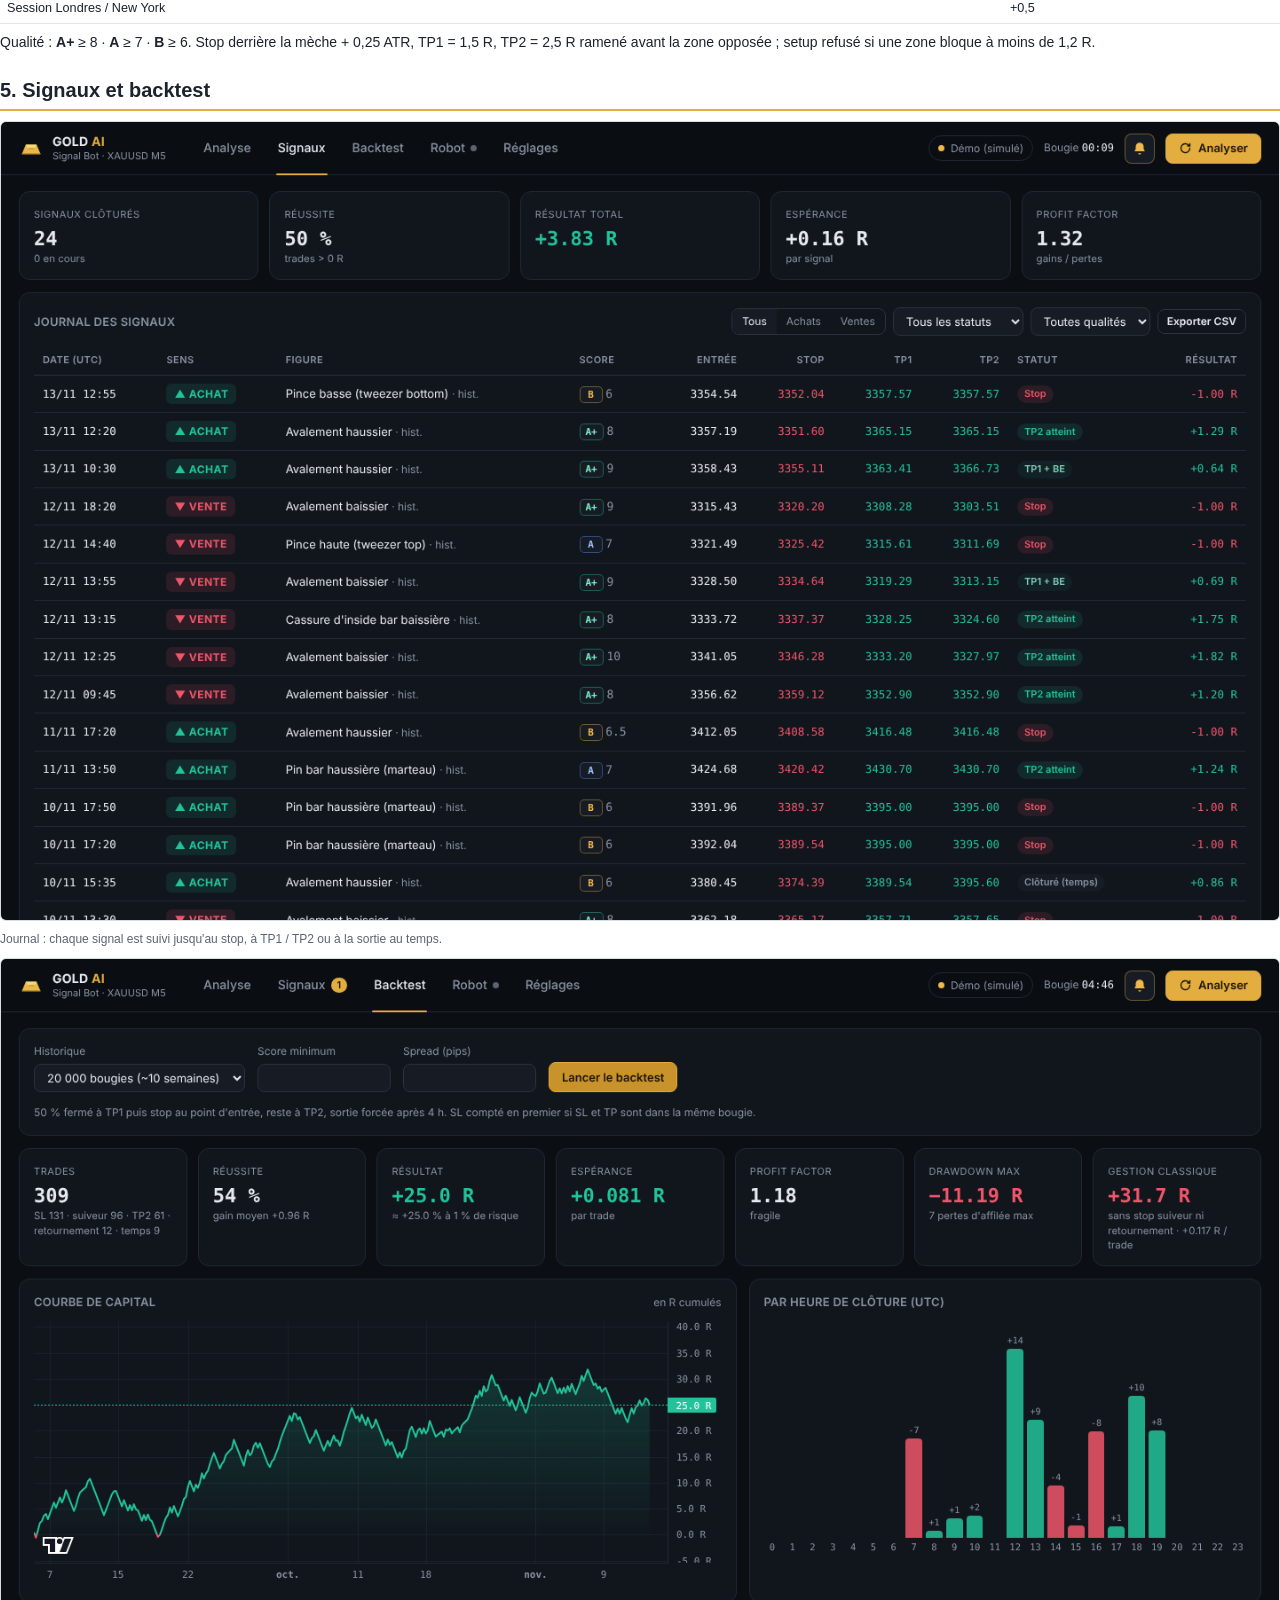
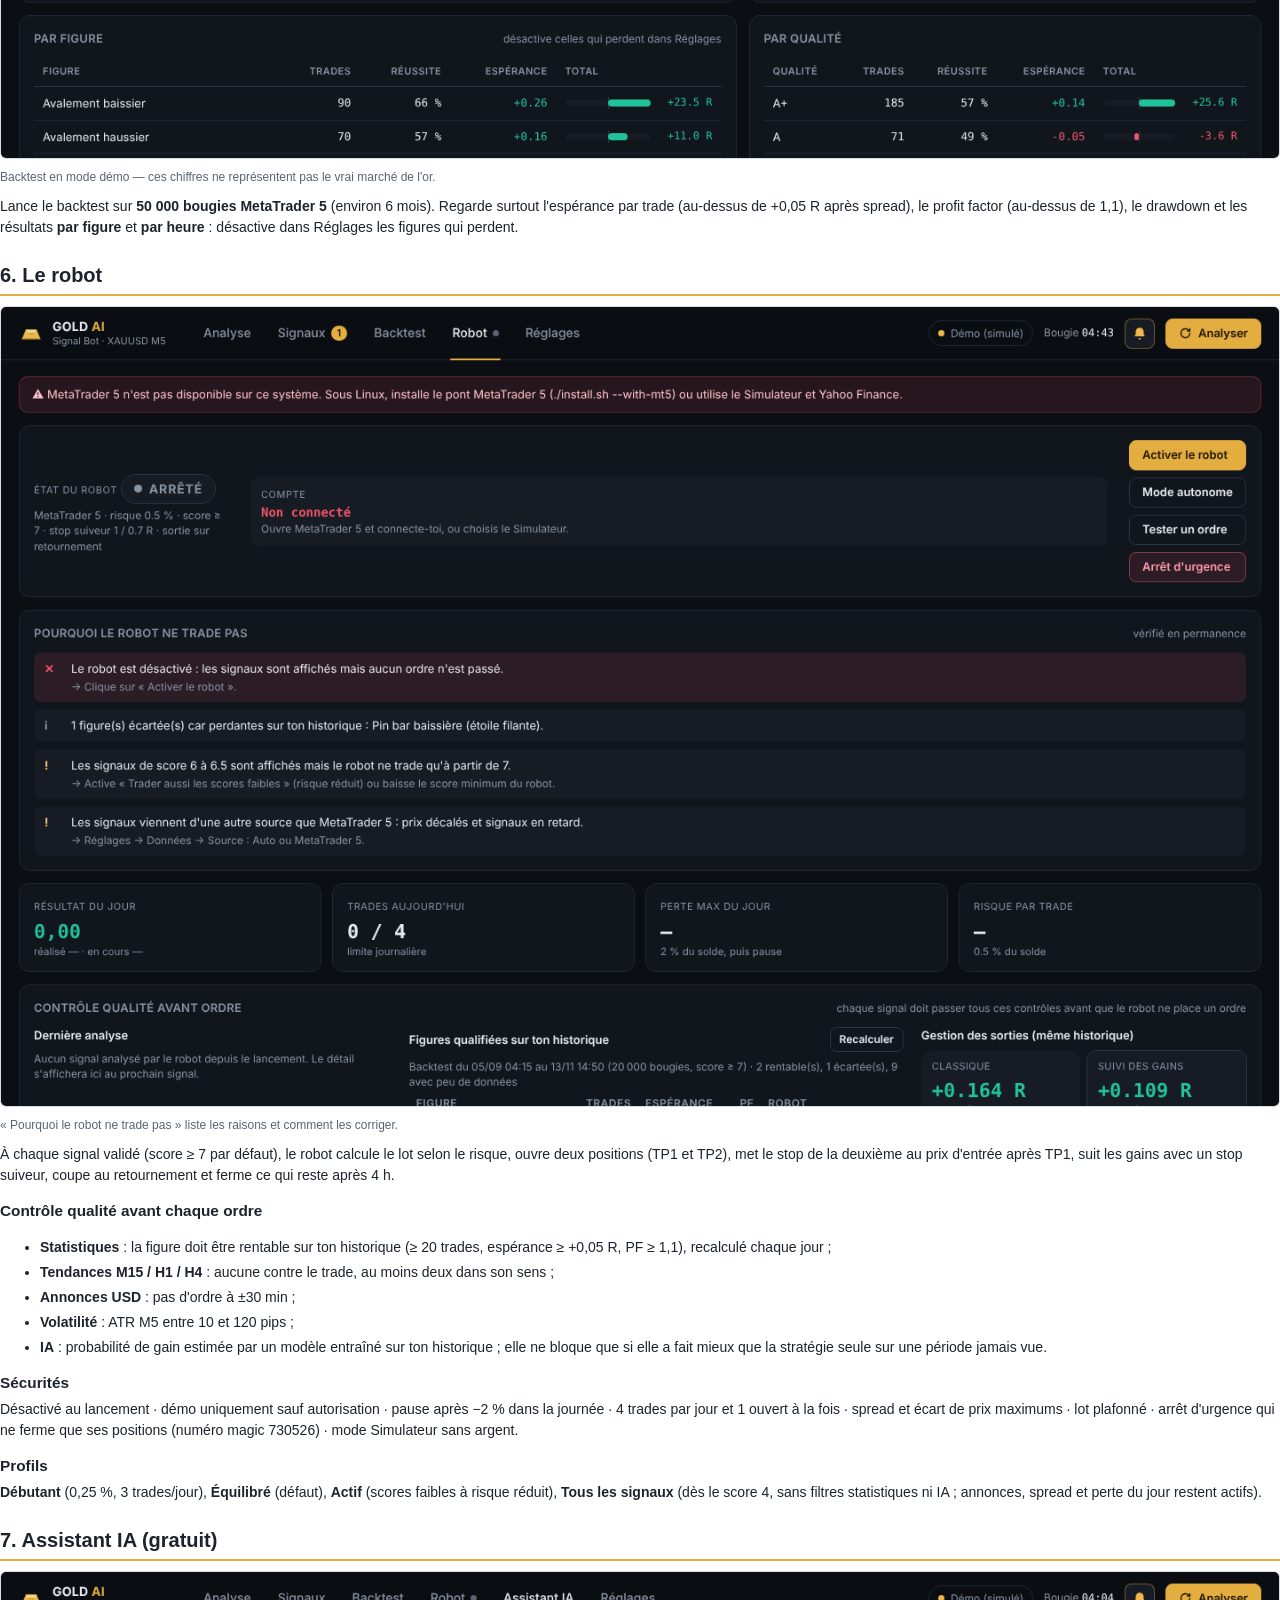
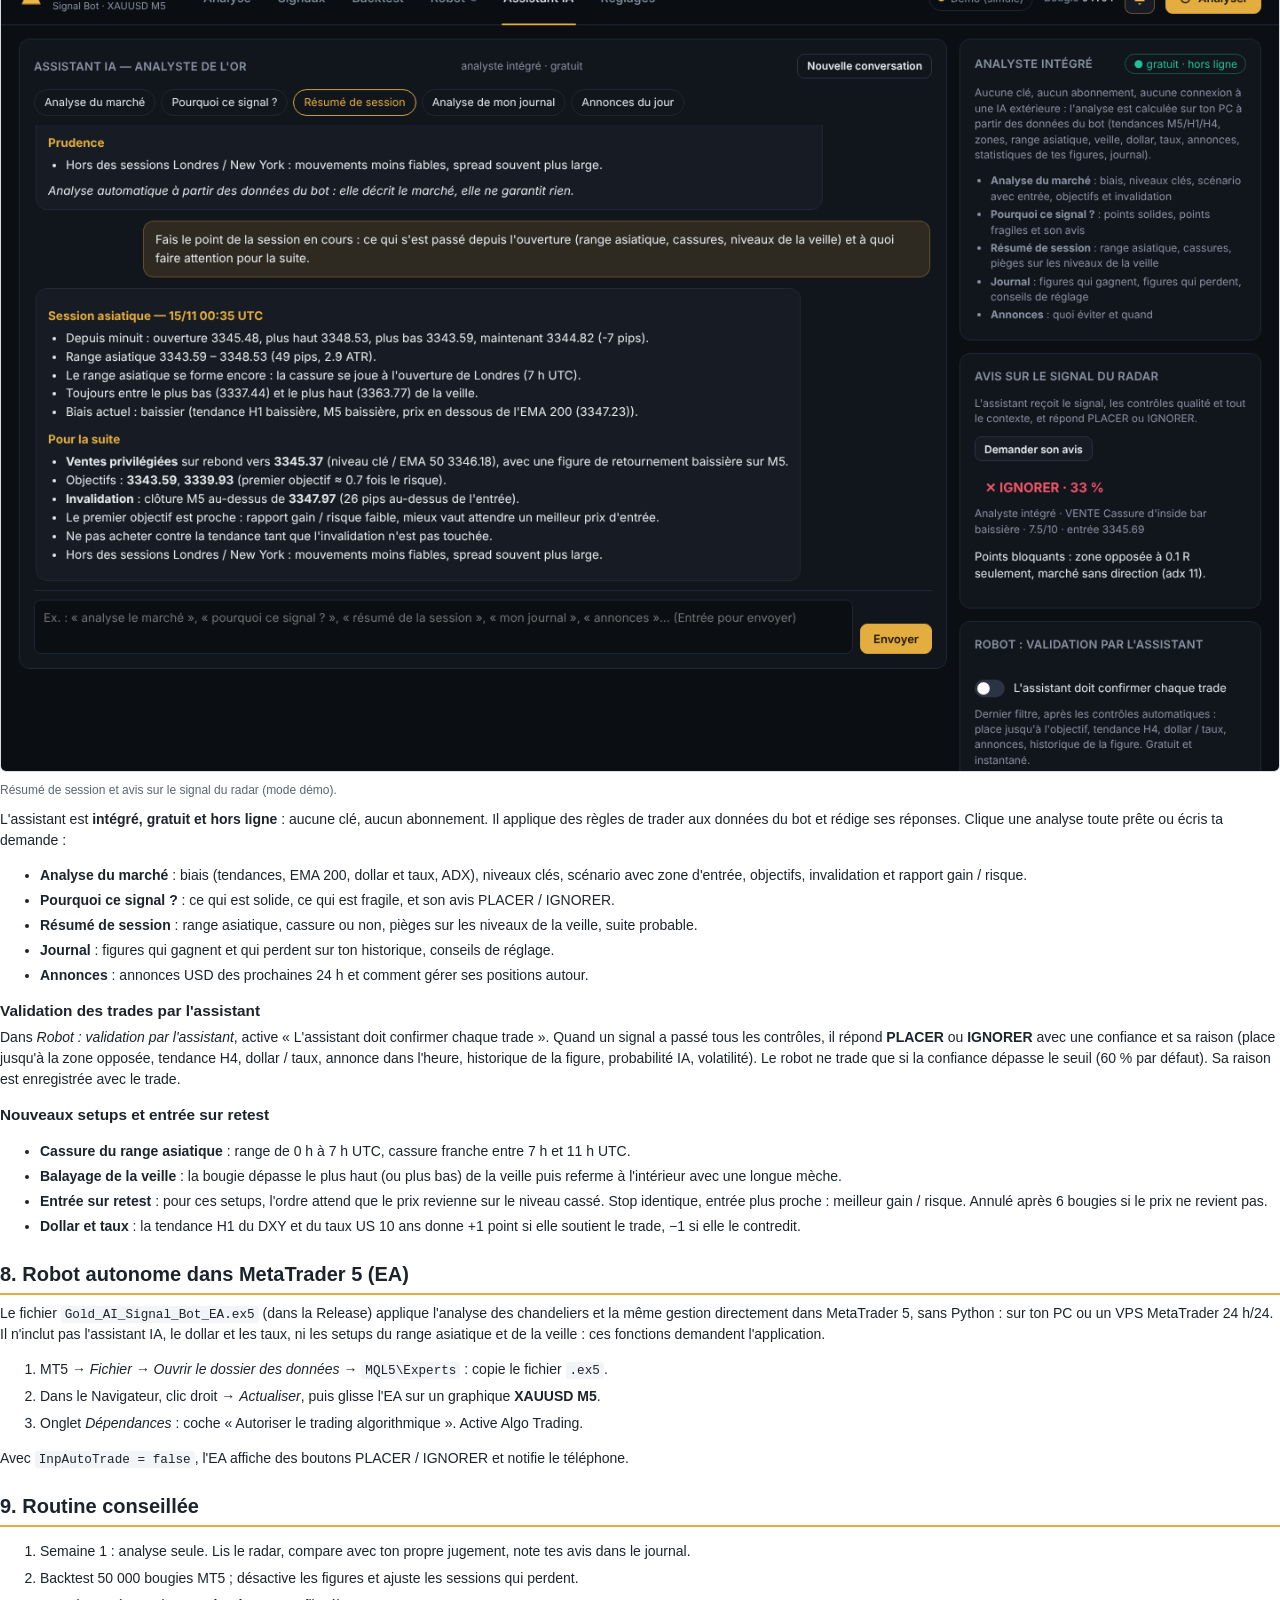
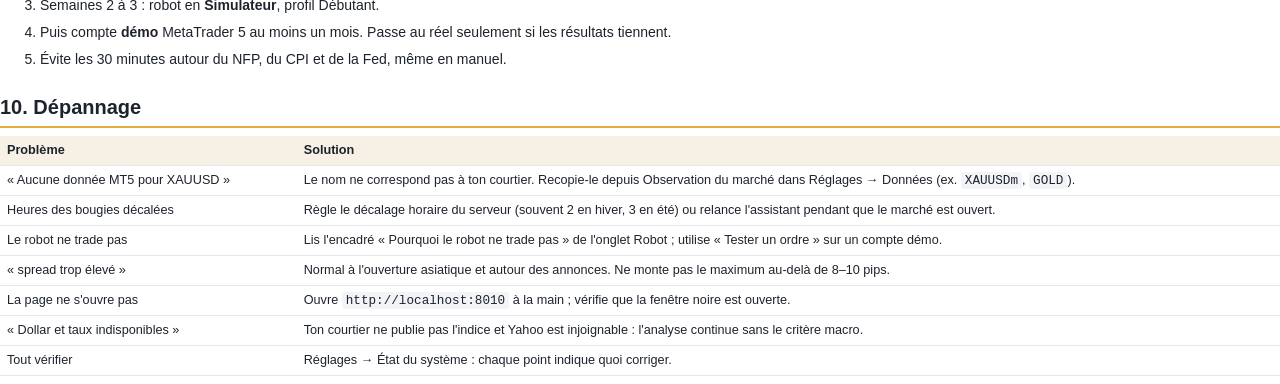
==== commit d5c0aff0: "v2.2.0 : assistant IA intégré, gratuit et hors ligne - analyst.py : analyste par règles (aucune clé," ====
--- a/docs/guide/guide.html
+++ b/docs/guide/guide.html
@@ -36,7 +36,7 @@
   <h1>Gold AI <span>Signal Bot</span></h1>
   <div class="sub">Analyse et robot de trading de l'or (XAUUSD) en M5 — guide d'utilisation</div>
   <img src="../analyse.png" alt="">
-  <div class="v">Version 2.1 · Windows, Linux · MetaTrader 5</div>
+  <div class="v">Version 2.2 · Windows, Linux · MetaTrader 5</div>
 </section>
 
 <h2>1. À quoi sert l'application</h2>
@@ -138,20 +138,23 @@
 <p><b>Débutant</b> (0,25 %, 3 trades/jour), <b>Équilibré</b> (défaut), <b>Actif</b> (scores faibles à risque réduit),
 <b>Tous les signaux</b> (dès le score 4, sans filtres statistiques ni IA ; annonces, spread et perte du jour restent actifs).</p>
 
-<h2>7. Assistant IA (Claude)</h2>
-<figure><img src="../assistant.png" alt=""><figcaption>Sans clé valide, Claude renvoie une erreur claire (ici : clé refusée).</figcaption></figure>
-<ol class="steps">
-  <li>Crée une clé API sur <b>console.anthropic.com</b> → <i>API Keys</i> (paiement à l'usage, quelques centimes par question).</li>
-  <li>Onglet <b>Assistant IA</b> → <i>Connexion à Claude</i> : colle la clé, choisis le modèle (Sonnet recommandé), <b>Enregistrer</b>.</li>
-  <li>Pose ta question ou clique une analyse toute prête : analyse du marché, pourquoi ce signal, résumé de session, analyse du journal, annonces du jour.</li>
-</ol>
-<p>À chaque question, Claude reçoit un dossier à jour : prix, tendances, zones, range asiatique, plus haut / bas de la veille,
-dollar et taux, annonces USD, statistiques de tes figures, derniers signaux et trades. Il ne voit rien d'autre et ne
-« devine » pas le prix : il lit le dossier comme un analyste.</p>
-<h3>Validation des trades par Claude</h3>
-<p>Dans <i>Robot : validation par Claude</i>, active « Claude doit confirmer chaque trade ». Quand un signal a passé tous
-les contrôles, Claude répond <b>PLACER</b> ou <b>IGNORER</b> avec une confiance et sa raison ; le robot ne trade que si
-Claude confirme au-dessus du seuil (60 % par défaut). Si Claude est injoignable, le robot ne trade pas (réglable).</p>
+<h2>7. Assistant IA (gratuit)</h2>
+<figure><img src="../assistant.png" alt=""><figcaption>Résumé de session et avis sur le signal du radar (mode démo).</figcaption></figure>
+<p>L'assistant est <b>intégré, gratuit et hors ligne</b> : aucune clé, aucun abonnement. Il applique des règles de trader
+aux données du bot et rédige ses réponses. Clique une analyse toute prête ou écris ta demande :</p>
+<ul>
+  <li><b>Analyse du marché</b> : biais (tendances, EMA 200, dollar et taux, ADX), niveaux clés, scénario avec zone d'entrée,
+      objectifs, invalidation et rapport gain / risque.</li>
+  <li><b>Pourquoi ce signal ?</b> : ce qui est solide, ce qui est fragile, et son avis PLACER / IGNORER.</li>
+  <li><b>Résumé de session</b> : range asiatique, cassure ou non, pièges sur les niveaux de la veille, suite probable.</li>
+  <li><b>Journal</b> : figures qui gagnent et qui perdent sur ton historique, conseils de réglage.</li>
+  <li><b>Annonces</b> : annonces USD des prochaines 24 h et comment gérer ses positions autour.</li>
+</ul>
+<h3>Validation des trades par l'assistant</h3>
+<p>Dans <i>Robot : validation par l'assistant</i>, active « L'assistant doit confirmer chaque trade ». Quand un signal a passé
+tous les contrôles, il répond <b>PLACER</b> ou <b>IGNORER</b> avec une confiance et sa raison (place jusqu'à la zone opposée,
+tendance H4, dollar / taux, annonce dans l'heure, historique de la figure, probabilité IA, volatilité). Le robot ne trade que si
+la confiance dépasse le seuil (60 % par défaut). Sa raison est enregistrée avec le trade.</p>
 <h3>Nouveaux setups et entrée sur retest</h3>
 <ul>
   <li><b>Cassure du range asiatique</b> : range de 0 h à 7 h UTC, cassure franche entre 7 h et 11 h UTC.</li>
@@ -163,7 +166,7 @@
 
 <h2>8. Robot autonome dans MetaTrader 5 (EA)</h2>
 <p>Le fichier <code>Gold_AI_Signal_Bot_EA.ex5</code> (dans la Release) applique l'analyse des chandeliers et la même gestion
-directement dans MetaTrader 5, sans Python : sur ton PC ou un VPS MetaTrader 24 h/24. Il n'inclut pas Claude, le dollar
+directement dans MetaTrader 5, sans Python : sur ton PC ou un VPS MetaTrader 24 h/24. Il n'inclut pas l'assistant IA, le dollar
 et les taux, ni les setups du range asiatique et de la veille : ces fonctions demandent l'application.</p>
 <ol class="steps">
   <li>MT5 → <i>Fichier → Ouvrir le dossier des données</i> → <code>MQL5\Experts</code> : copie le fichier <code>.ex5</code>.</li>
@@ -189,7 +192,6 @@
   <tr><td>Le robot ne trade pas</td><td>Lis l'encadré « Pourquoi le robot ne trade pas » de l'onglet Robot ; utilise « Tester un ordre » sur un compte démo.</td></tr>
   <tr><td>« spread trop élevé »</td><td>Normal à l'ouverture asiatique et autour des annonces. Ne monte pas le maximum au-delà de 8–10 pips.</td></tr>
   <tr><td>La page ne s'ouvre pas</td><td>Ouvre <code>http://localhost:8010</code> à la main ; vérifie que la fenêtre noire est ouverte.</td></tr>
-  <tr><td>Claude : « clé API refusée » / « crédit épuisé »</td><td>Vérifie la clé et le solde sur console.anthropic.com, puis réenregistre-la dans l'onglet Assistant IA.</td></tr>
   <tr><td>« Dollar et taux indisponibles »</td><td>Ton courtier ne publie pas l'indice et Yahoo est injoignable : l'analyse continue sans le critère macro.</td></tr>
   <tr><td>Tout vérifier</td><td>Réglages → État du système : chaque point indique quoi corriger.</td></tr>
 </table>
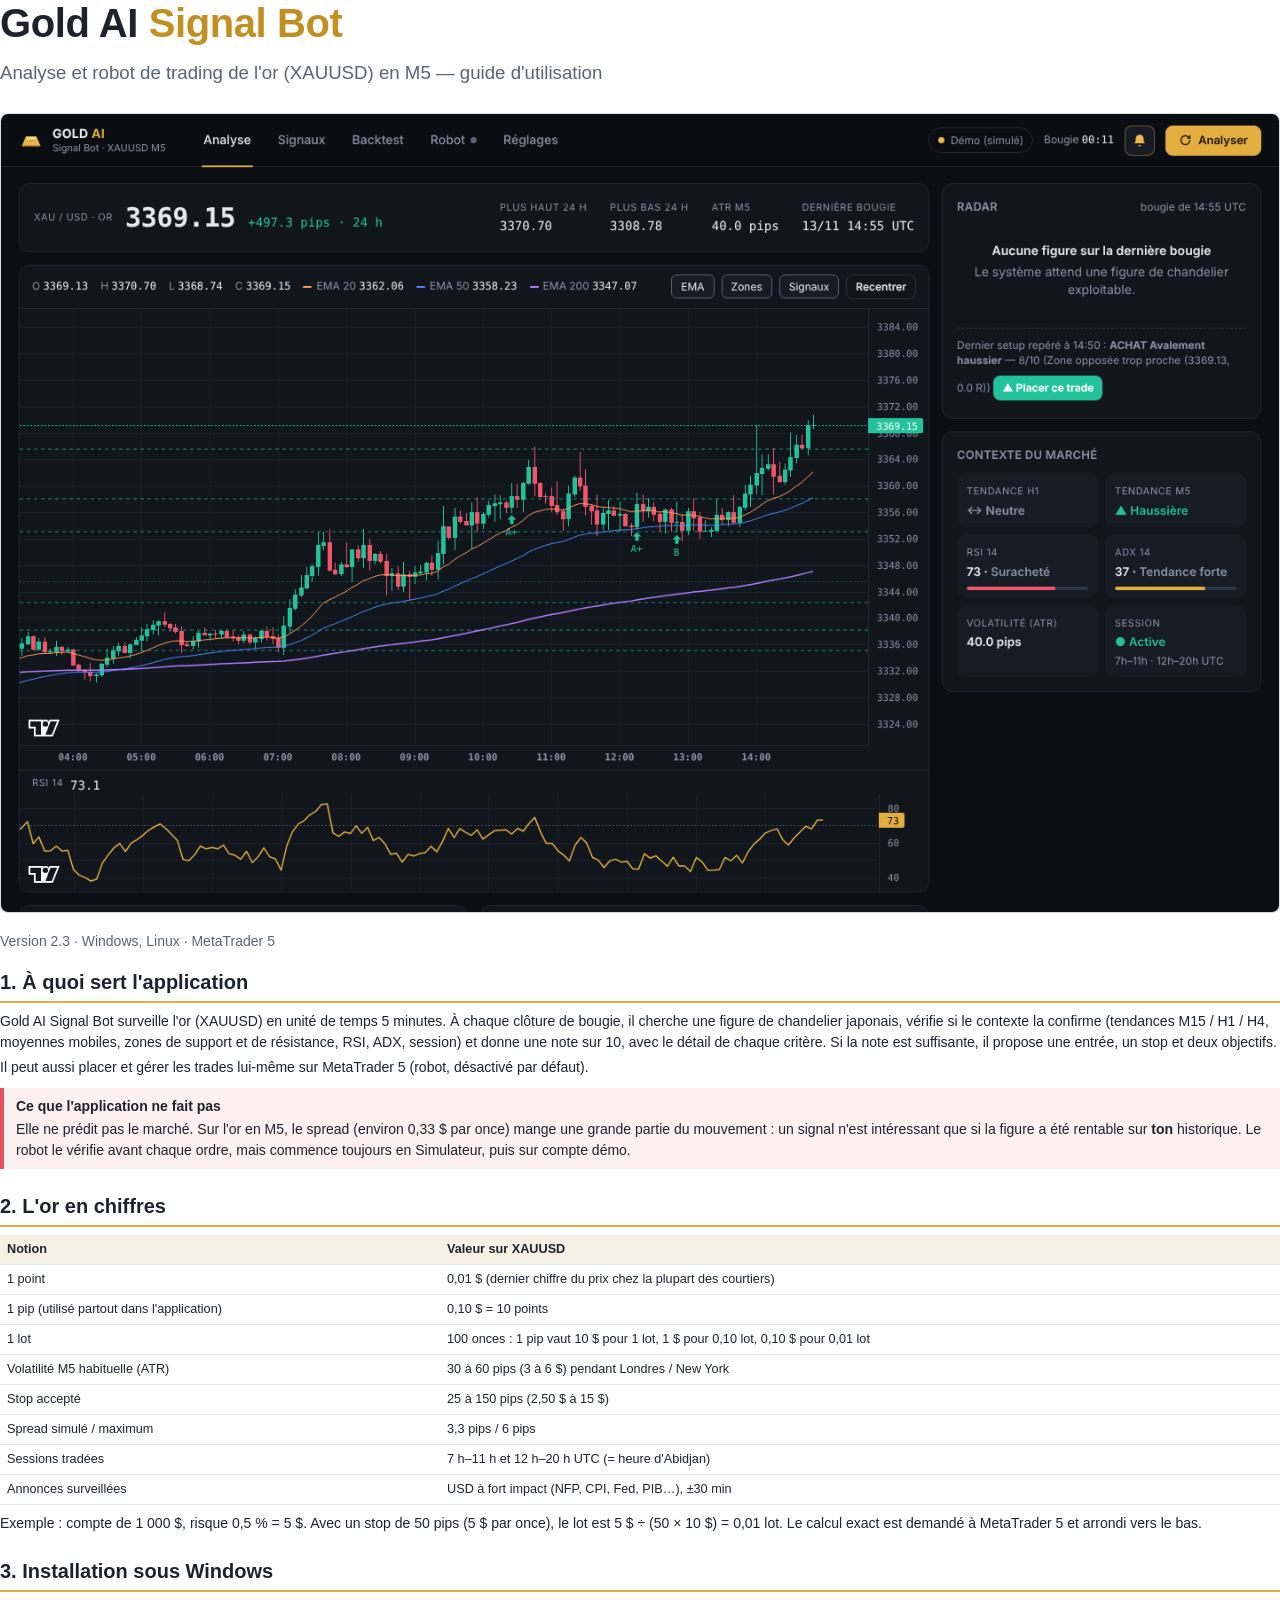
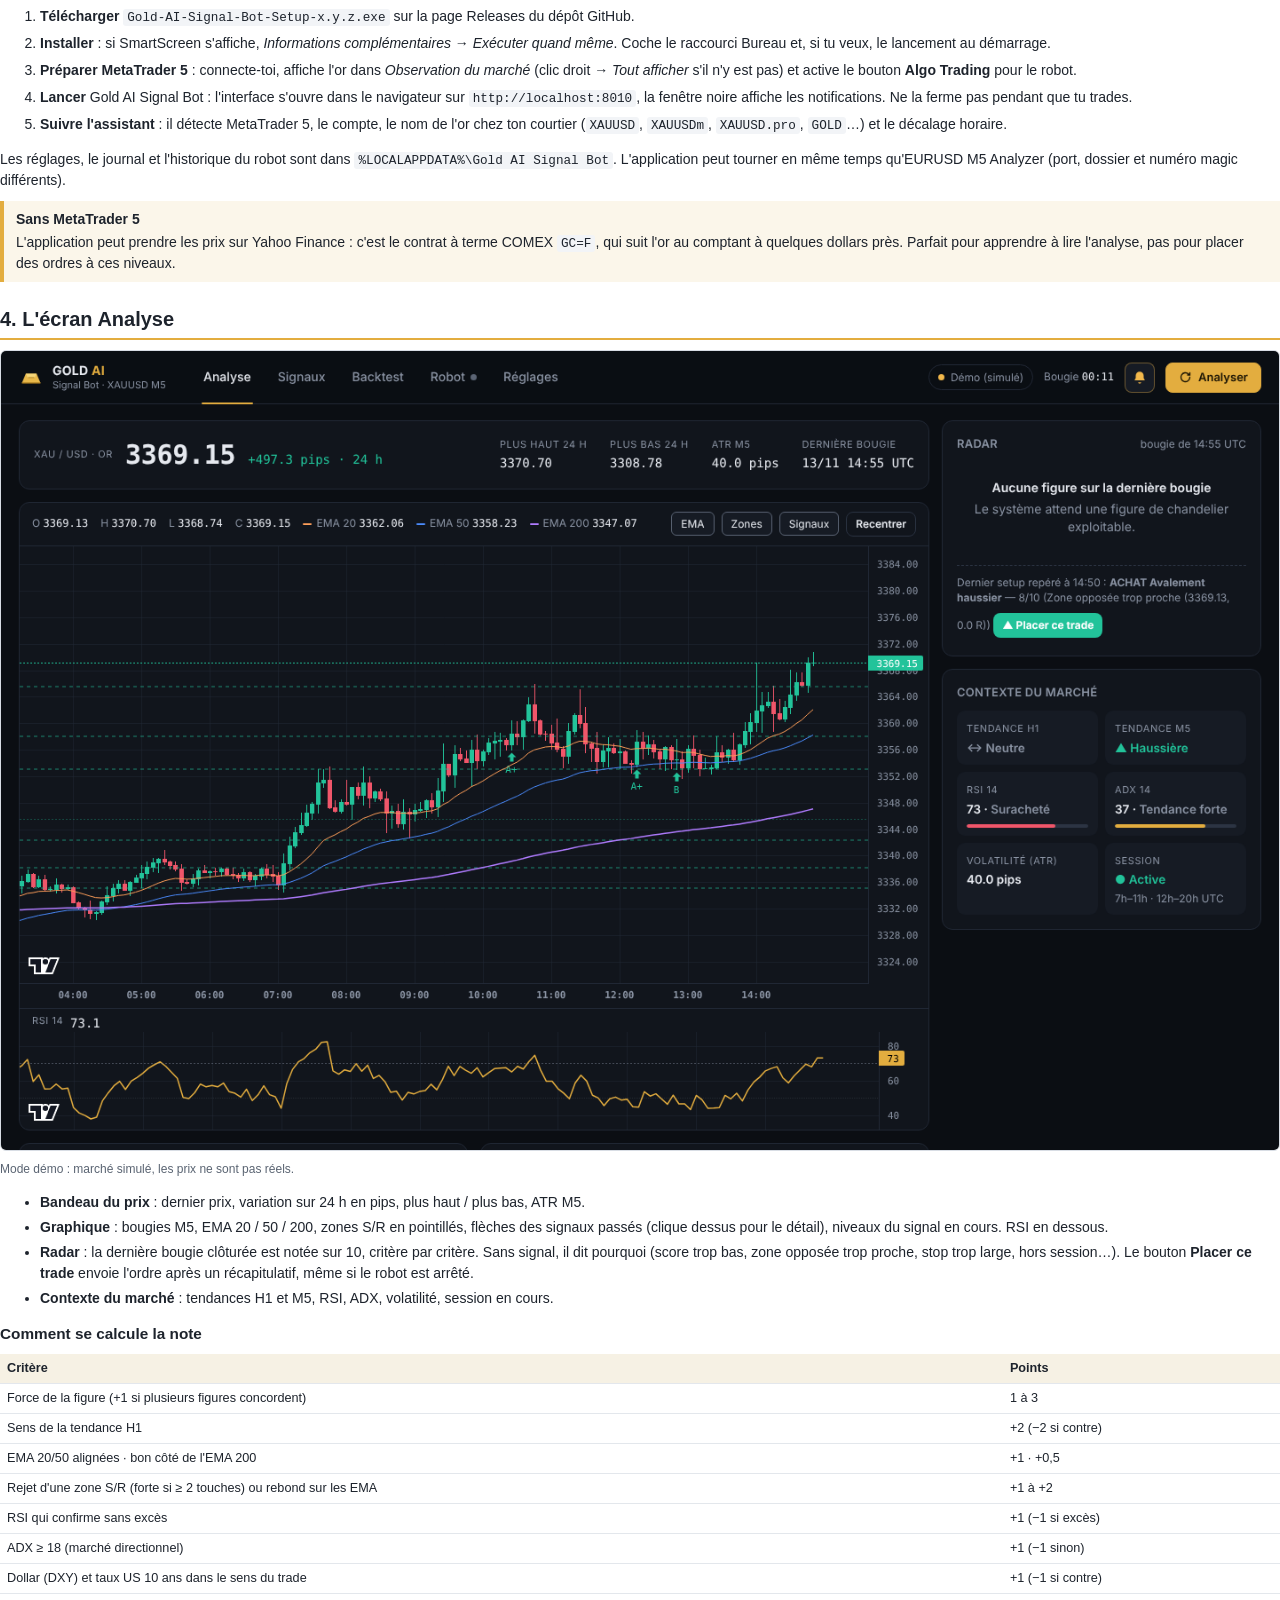
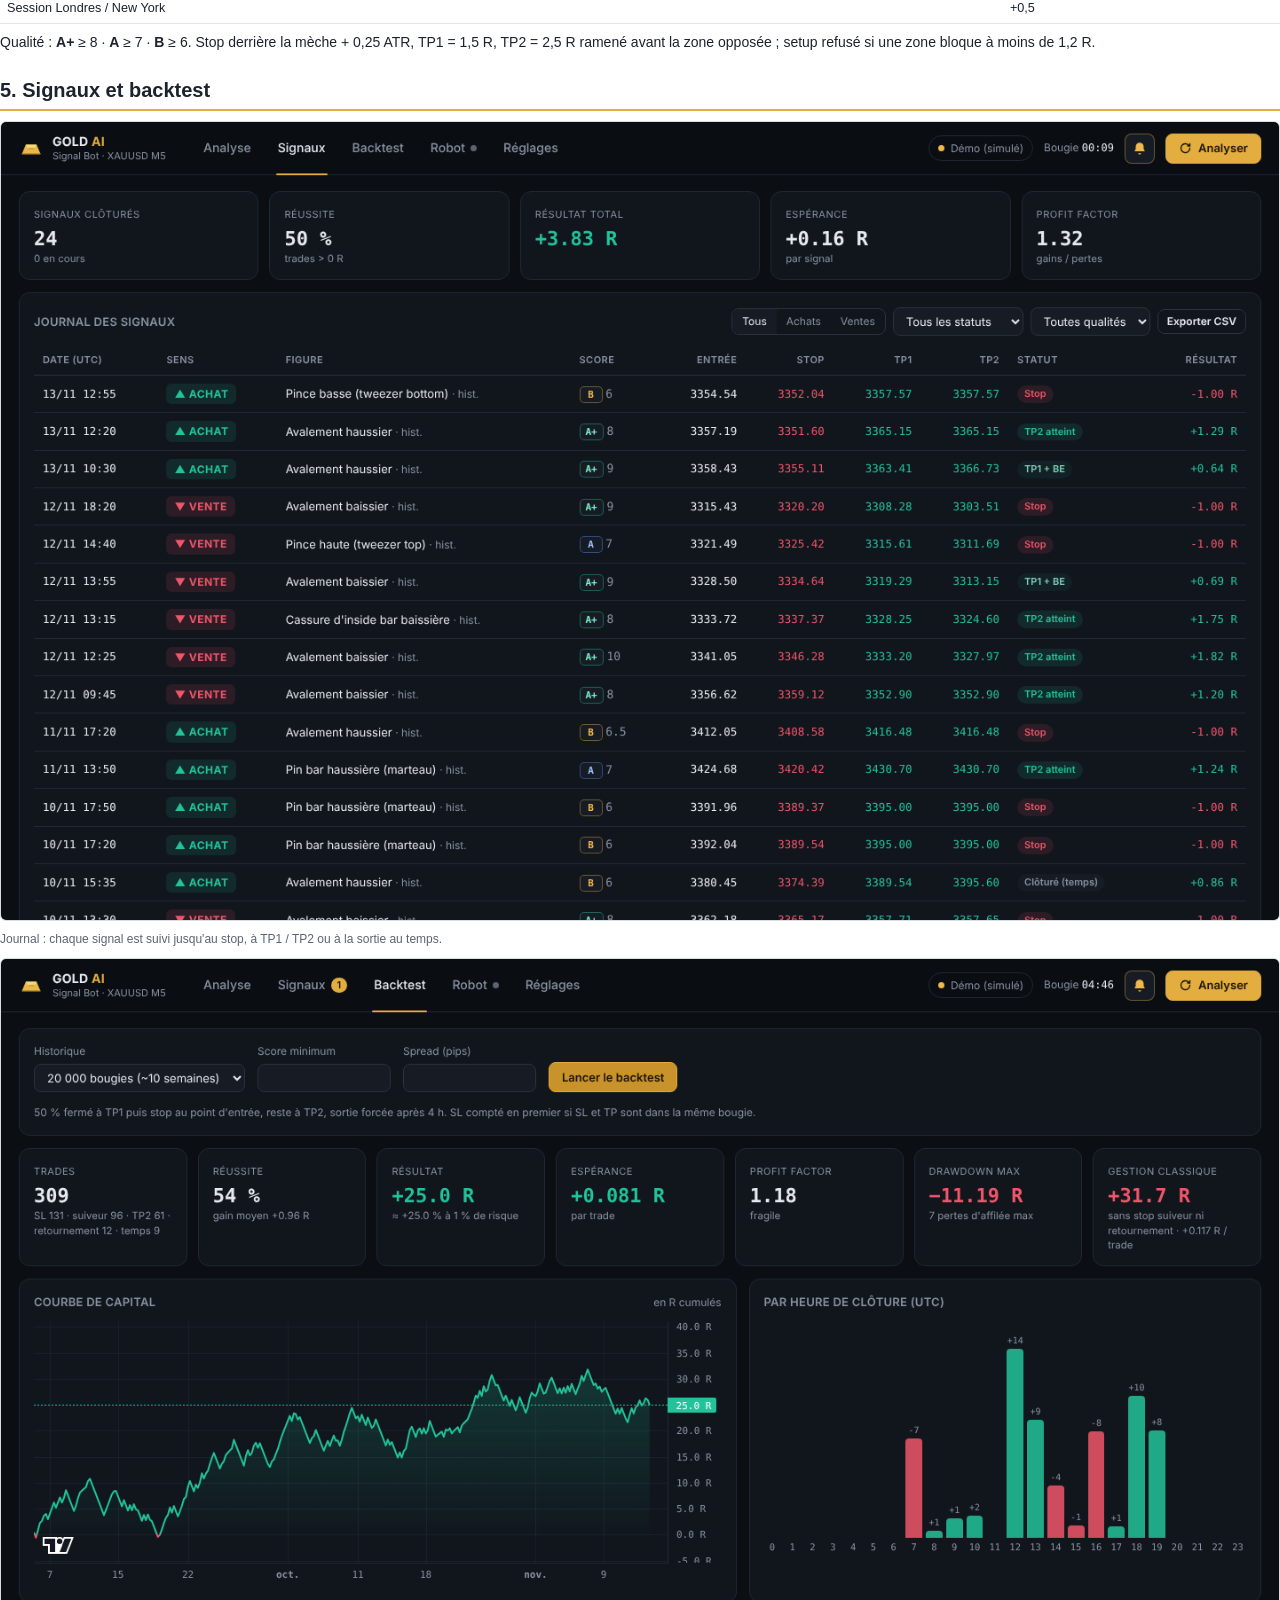
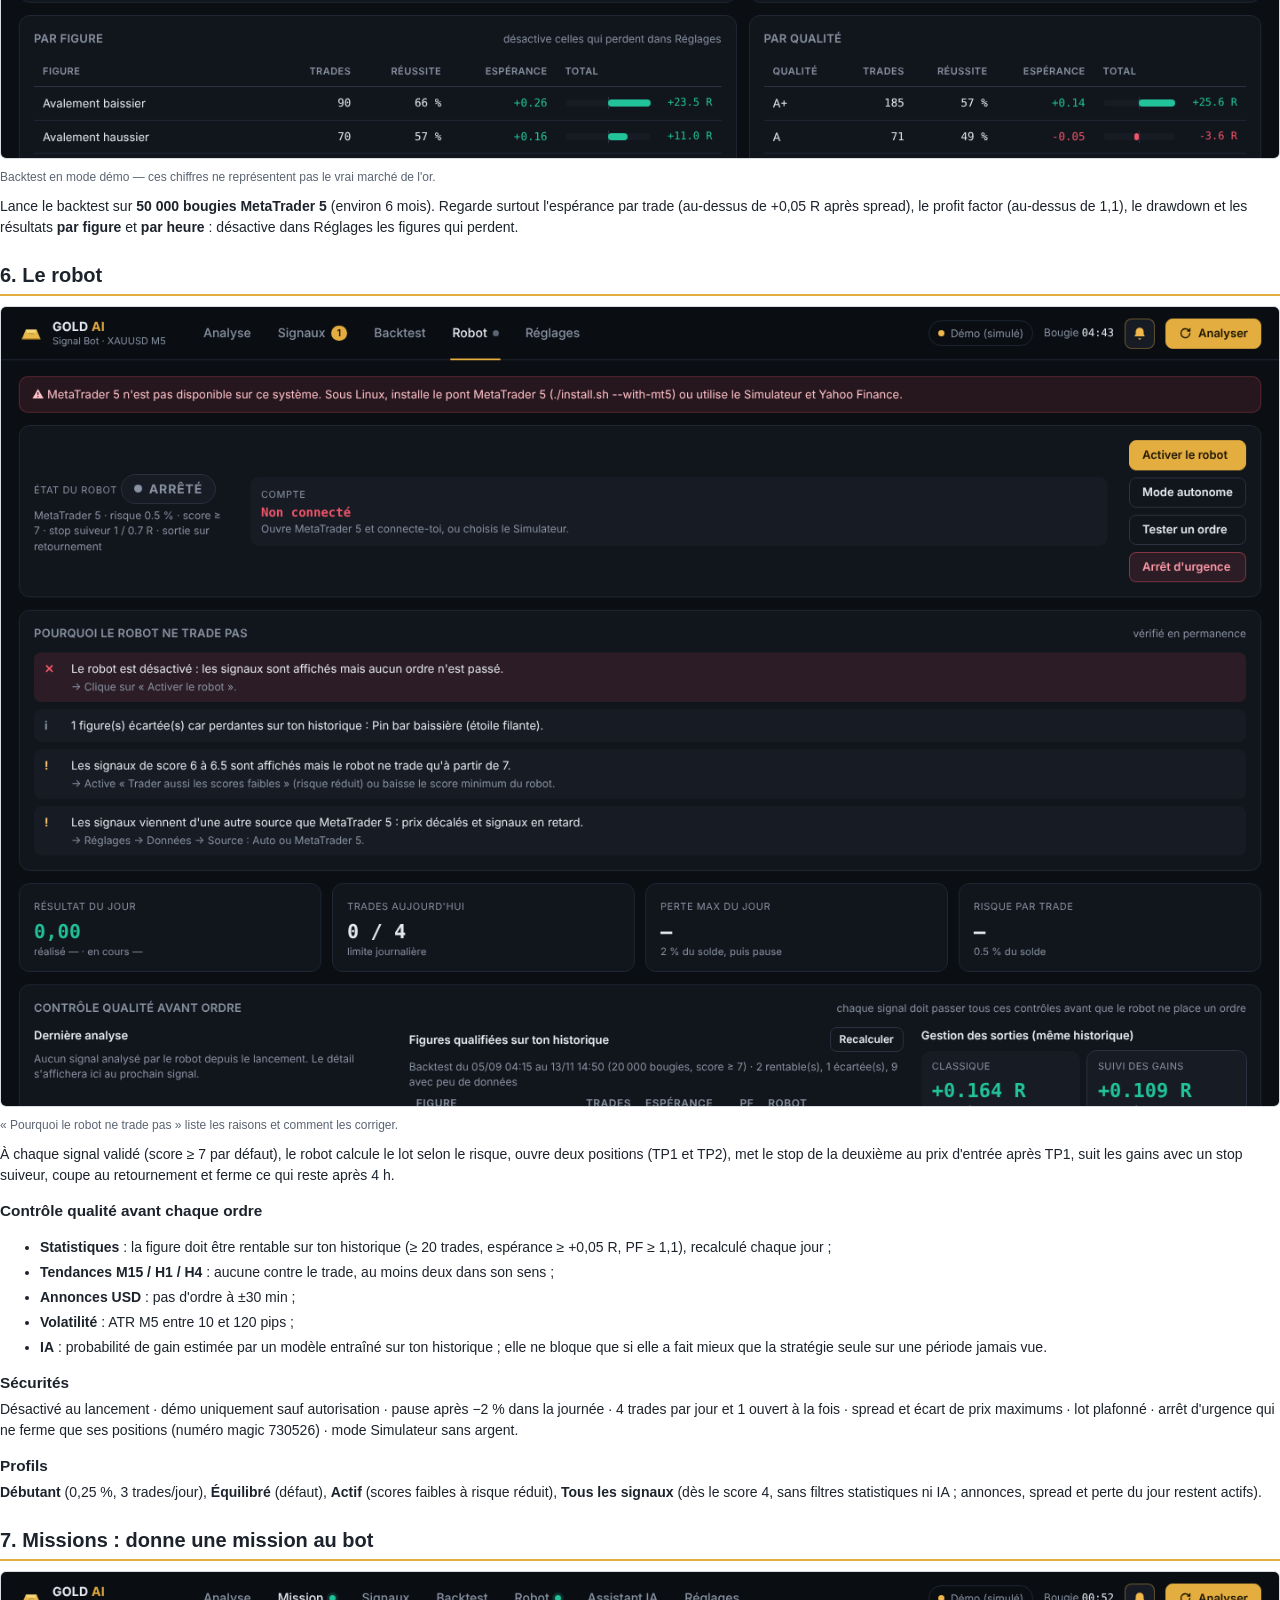
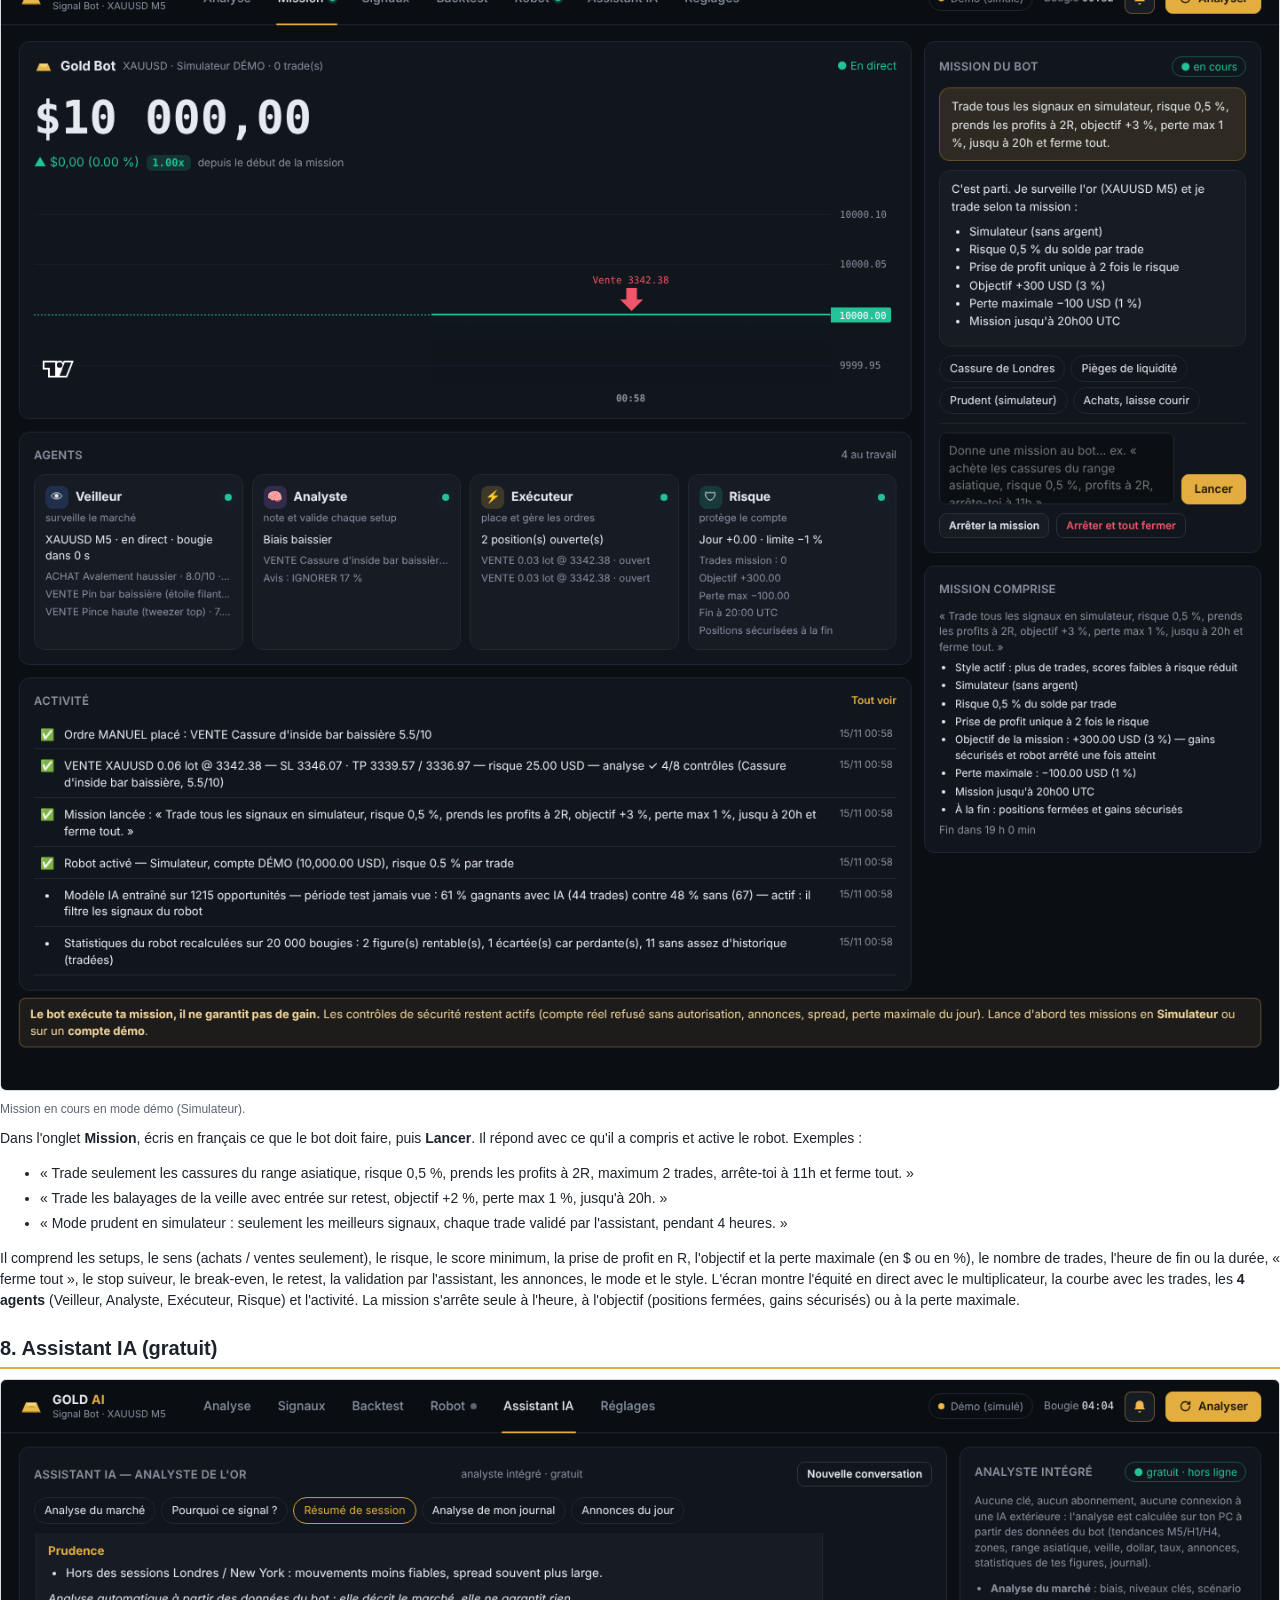
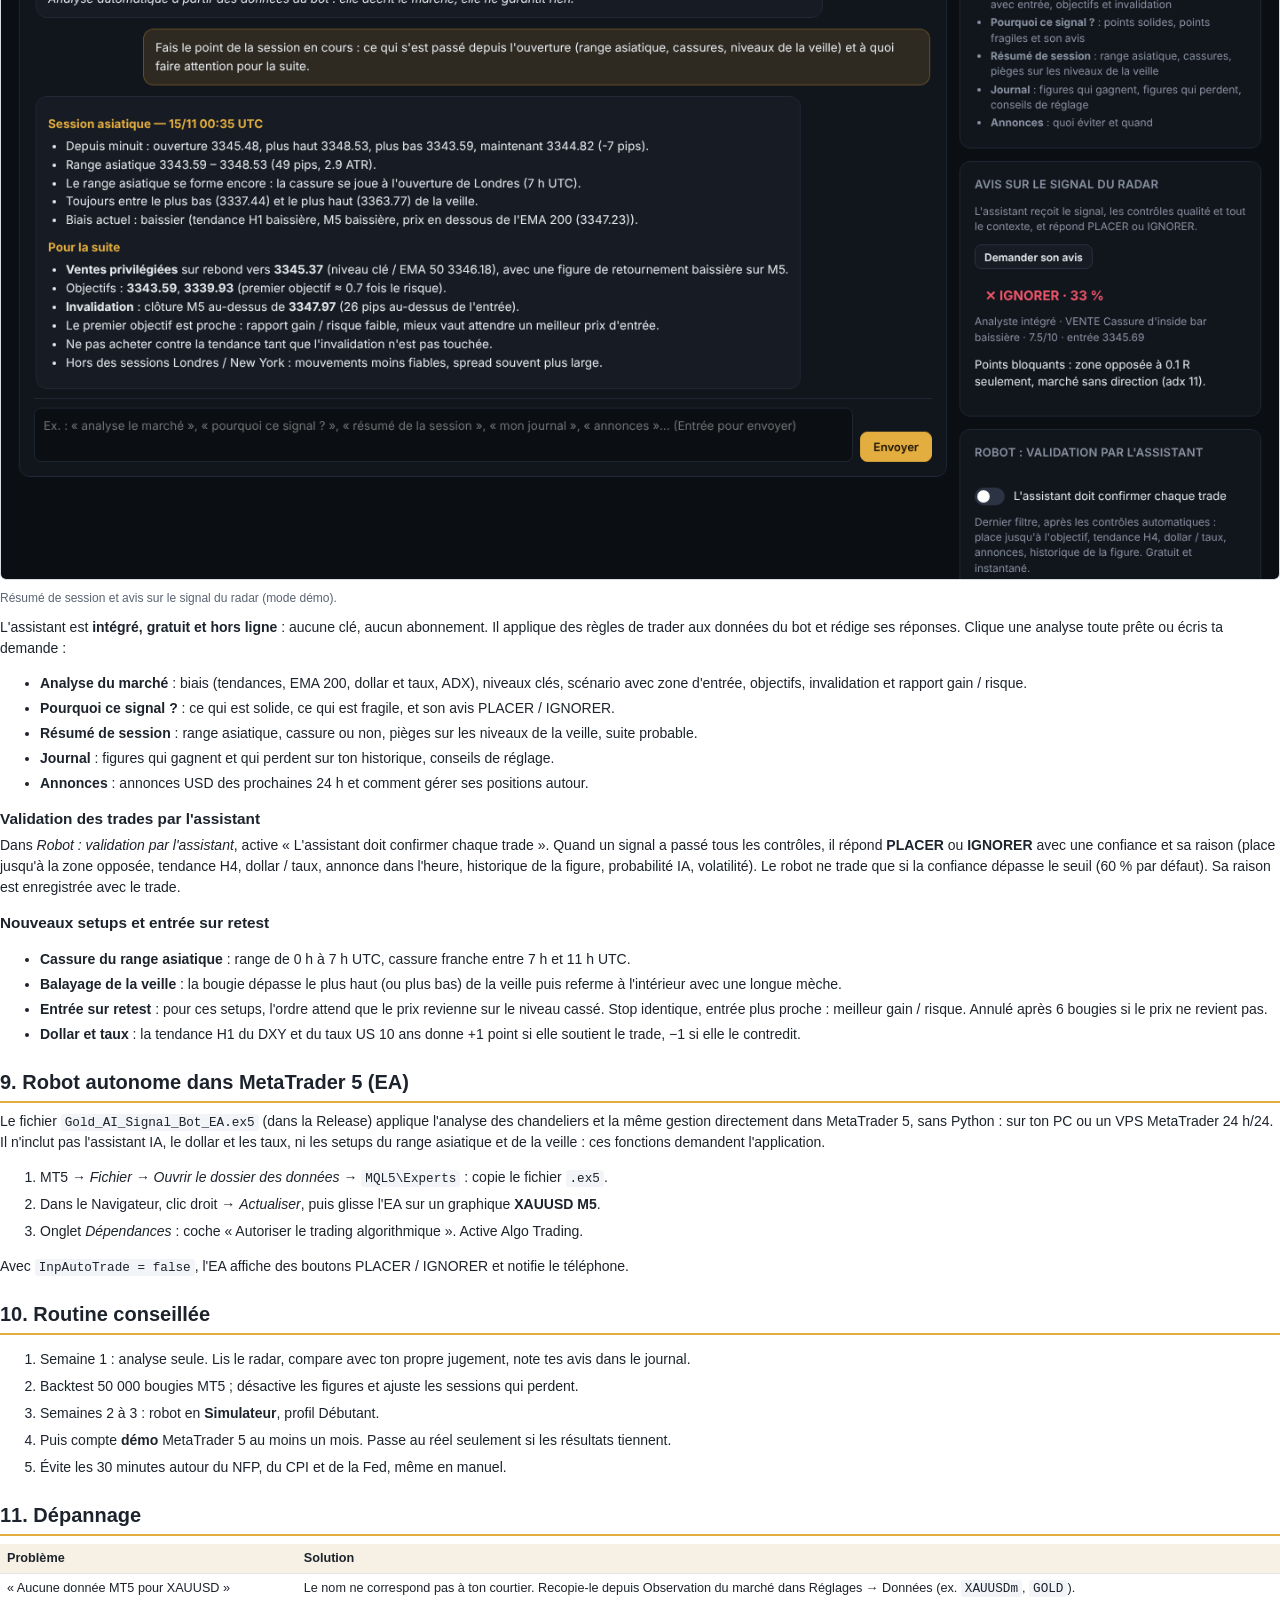
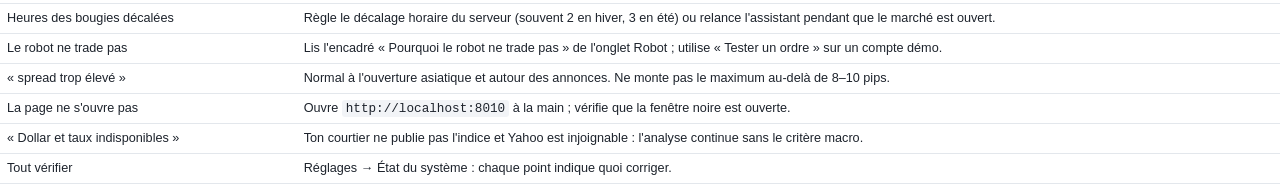
==== commit 94a01670: "v2.3.0 : missions en langage naturel (onglet Mission, style Grok Bot) - mission.py : comprend une mi" ====
--- a/docs/guide/guide.html
+++ b/docs/guide/guide.html
@@ -36,7 +36,7 @@
   <h1>Gold AI <span>Signal Bot</span></h1>
   <div class="sub">Analyse et robot de trading de l'or (XAUUSD) en M5 — guide d'utilisation</div>
   <img src="../analyse.png" alt="">
-  <div class="v">Version 2.2 · Windows, Linux · MetaTrader 5</div>
+  <div class="v">Version 2.3 · Windows, Linux · MetaTrader 5</div>
 </section>
 
 <h2>1. À quoi sert l'application</h2>
@@ -138,7 +138,23 @@
 <p><b>Débutant</b> (0,25 %, 3 trades/jour), <b>Équilibré</b> (défaut), <b>Actif</b> (scores faibles à risque réduit),
 <b>Tous les signaux</b> (dès le score 4, sans filtres statistiques ni IA ; annonces, spread et perte du jour restent actifs).</p>
 
-<h2>7. Assistant IA (gratuit)</h2>
+<h2 class="page">7. Missions : donne une mission au bot</h2>
+<figure><img src="../mission.png" alt=""><figcaption>Mission en cours en mode démo (Simulateur).</figcaption></figure>
+<p>Dans l'onglet <b>Mission</b>, écris en français ce que le bot doit faire, puis <b>Lancer</b>. Il répond avec ce qu'il a
+compris et active le robot. Exemples :</p>
+<ul>
+  <li>« Trade seulement les cassures du range asiatique, risque 0,5 %, prends les profits à 2R, maximum 2 trades, arrête-toi à 11h et ferme tout. »</li>
+  <li>« Trade les balayages de la veille avec entrée sur retest, objectif +2 %, perte max 1 %, jusqu'à 20h. »</li>
+  <li>« Mode prudent en simulateur : seulement les meilleurs signaux, chaque trade validé par l'assistant, pendant 4 heures. »</li>
+</ul>
+<p>Il comprend les setups, le sens (achats / ventes seulement), le risque, le score minimum, la prise de profit en R,
+l'objectif et la perte maximale (en $ ou en %), le nombre de trades, l'heure de fin ou la durée, « ferme tout »,
+le stop suiveur, le break-even, le retest, la validation par l'assistant, les annonces, le mode et le style.
+L'écran montre l'équité en direct avec le multiplicateur, la courbe avec les trades, les <b>4 agents</b>
+(Veilleur, Analyste, Exécuteur, Risque) et l'activité. La mission s'arrête seule à l'heure, à l'objectif
+(positions fermées, gains sécurisés) ou à la perte maximale.</p>
+
+<h2>8. Assistant IA (gratuit)</h2>
 <figure><img src="../assistant.png" alt=""><figcaption>Résumé de session et avis sur le signal du radar (mode démo).</figcaption></figure>
 <p>L'assistant est <b>intégré, gratuit et hors ligne</b> : aucune clé, aucun abonnement. Il applique des règles de trader
 aux données du bot et rédige ses réponses. Clique une analyse toute prête ou écris ta demande :</p>
@@ -164,7 +180,7 @@
   <li><b>Dollar et taux</b> : la tendance H1 du DXY et du taux US 10 ans donne +1 point si elle soutient le trade, −1 si elle le contredit.</li>
 </ul>
 
-<h2>8. Robot autonome dans MetaTrader 5 (EA)</h2>
+<h2>9. Robot autonome dans MetaTrader 5 (EA)</h2>
 <p>Le fichier <code>Gold_AI_Signal_Bot_EA.ex5</code> (dans la Release) applique l'analyse des chandeliers et la même gestion
 directement dans MetaTrader 5, sans Python : sur ton PC ou un VPS MetaTrader 24 h/24. Il n'inclut pas l'assistant IA, le dollar
 et les taux, ni les setups du range asiatique et de la veille : ces fonctions demandent l'application.</p>
@@ -175,7 +191,7 @@
 </ol>
 <p>Avec <code>InpAutoTrade = false</code>, l'EA affiche des boutons PLACER / IGNORER et notifie le téléphone.</p>
 
-<h2>9. Routine conseillée</h2>
+<h2>10. Routine conseillée</h2>
 <ol class="steps">
   <li>Semaine 1 : analyse seule. Lis le radar, compare avec ton propre jugement, note tes avis dans le journal.</li>
   <li>Backtest 50 000 bougies MT5 ; désactive les figures et ajuste les sessions qui perdent.</li>
@@ -184,7 +200,7 @@
   <li>Évite les 30 minutes autour du NFP, du CPI et de la Fed, même en manuel.</li>
 </ol>
 
-<h2>10. Dépannage</h2>
+<h2>11. Dépannage</h2>
 <table>
   <tr><th>Problème</th><th>Solution</th></tr>
   <tr><td>« Aucune donnée MT5 pour XAUUSD »</td><td>Le nom ne correspond pas à ton courtier. Recopie-le depuis Observation du marché dans Réglages → Données (ex. <code>XAUUSDm</code>, <code>GOLD</code>).</td></tr>
